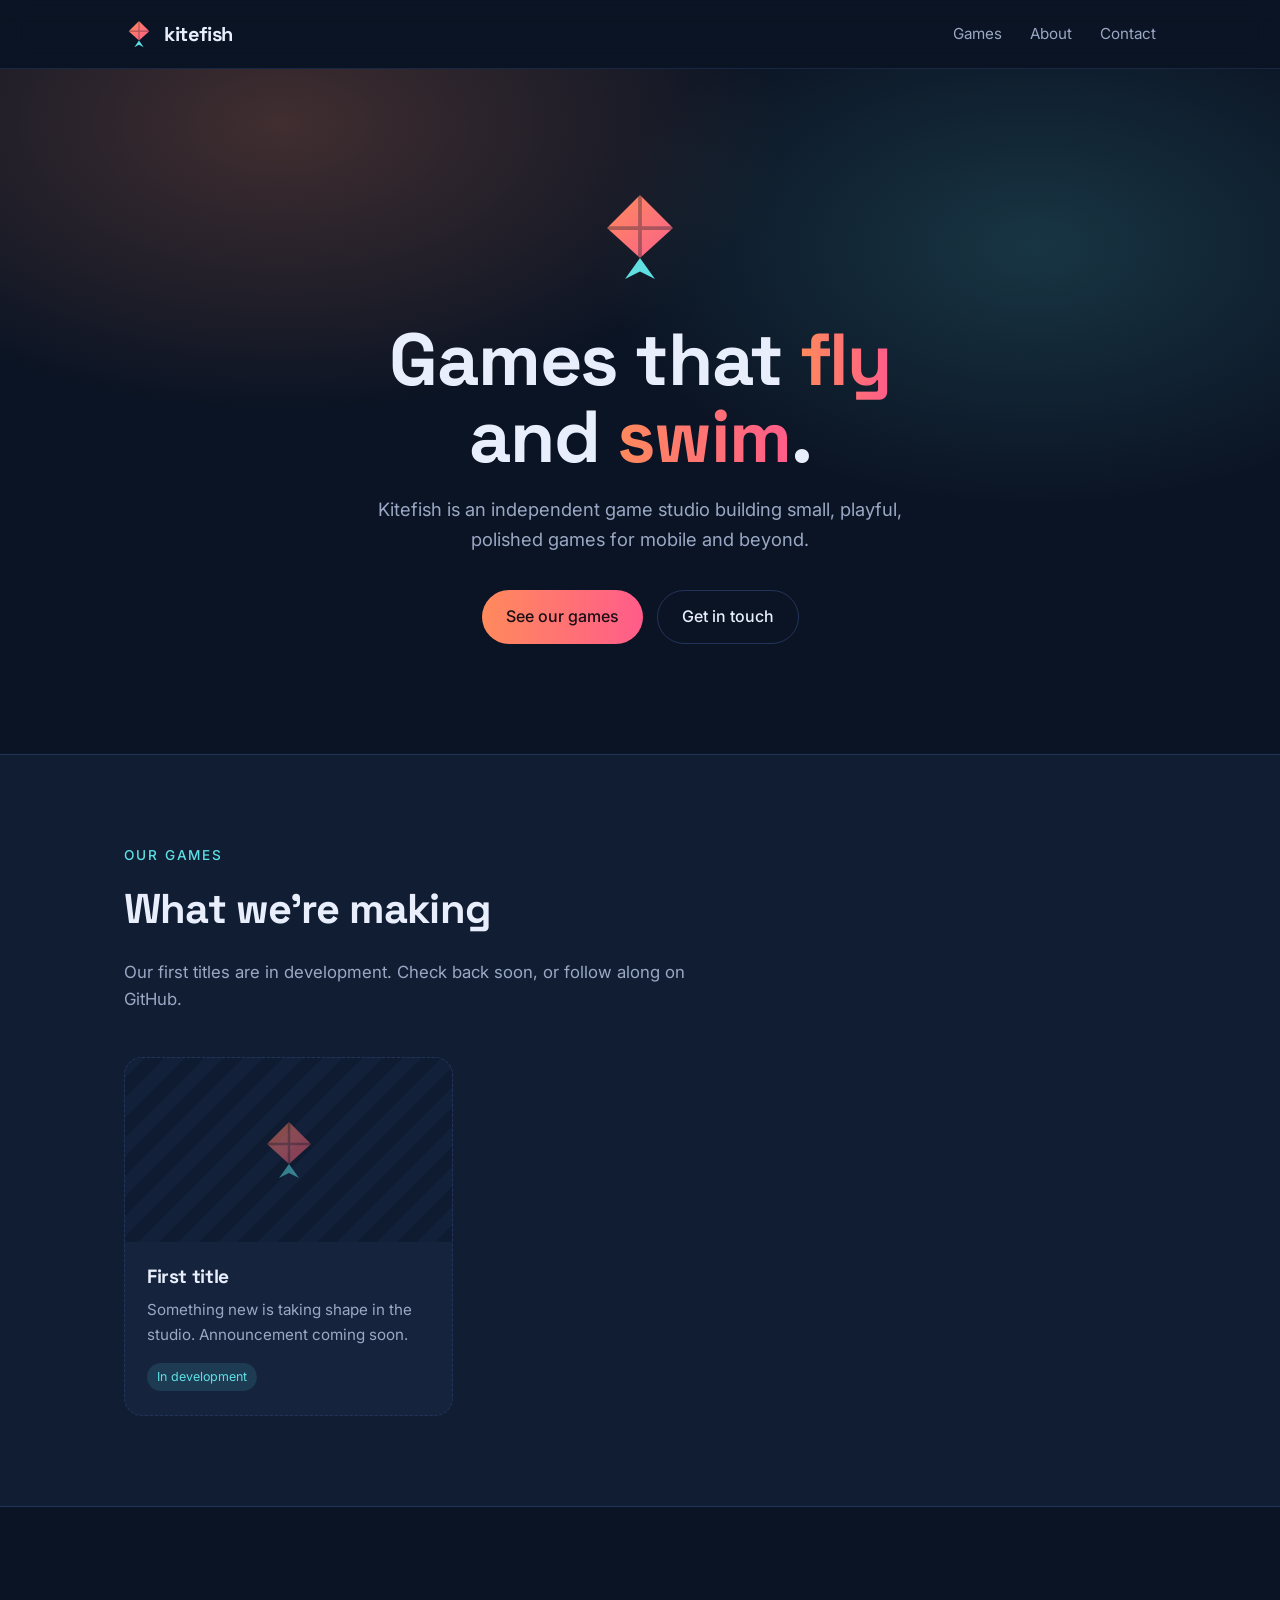
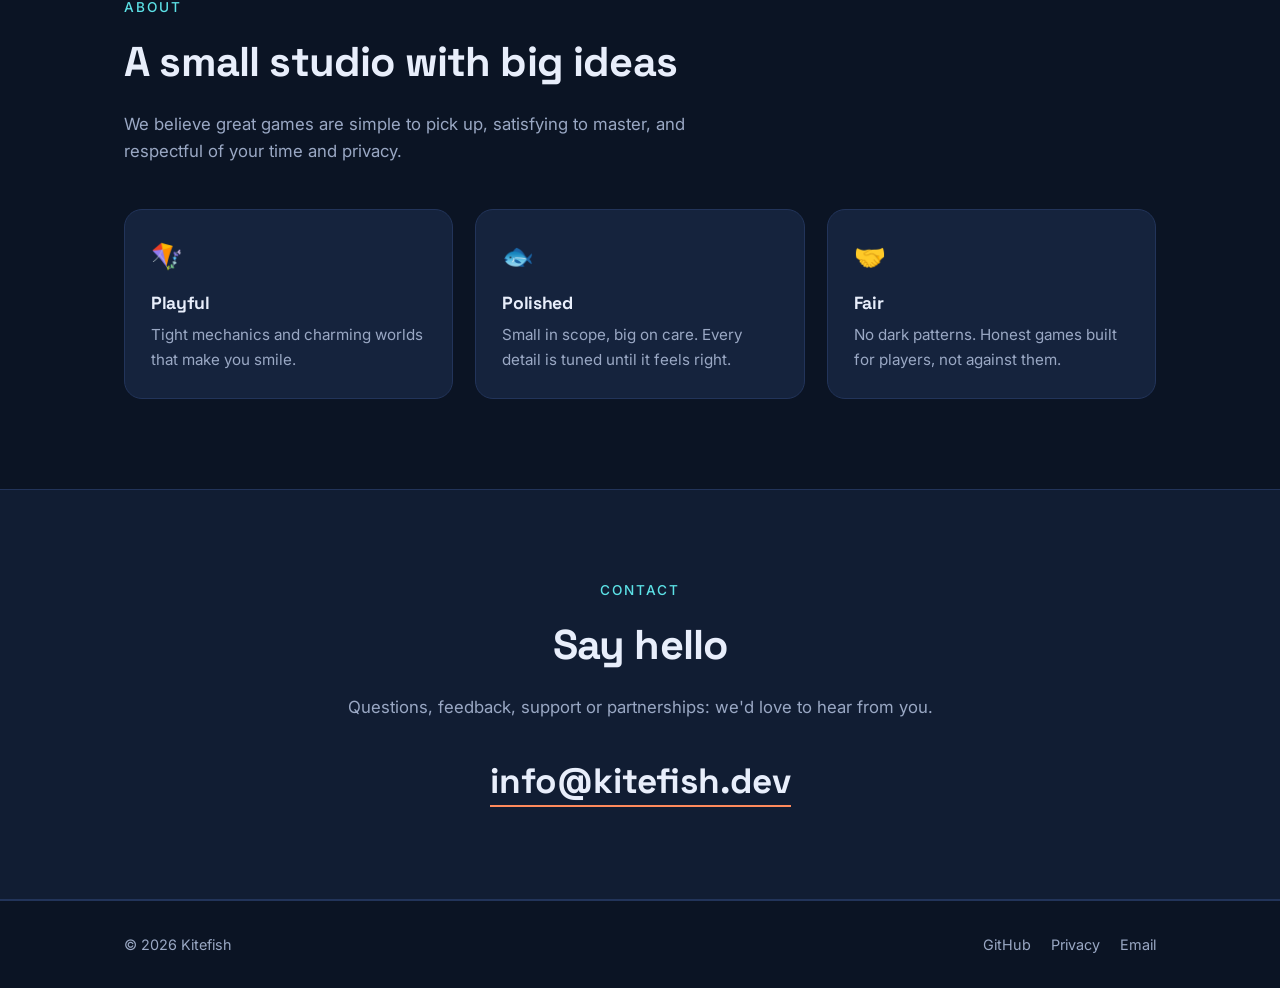
==== index.html @ 0909e7d6 "Initial Kitefish website Co-Authored-By: Claude Opus 5.5 <noreply@anthropic.com>" ====
<!doctype html>
<html lang="en">
<head>
  <meta charset="utf-8">
  <meta name="viewport" content="width=device-width, initial-scale=1">
  <title>Kitefish — Independent Game Studio</title>
  <meta name="description" content="Kitefish is an independent game development studio crafting playful mobile and PC games.">
  <meta property="og:title" content="Kitefish — Independent Game Studio">
  <meta property="og:description" content="Independent game development studio crafting playful mobile and PC games.">
  <meta property="og:type" content="website">
  <meta name="theme-color" content="#0b1424">
  <link rel="icon" href="favicon.svg" type="image/svg+xml">
  <link rel="preconnect" href="https://fonts.googleapis.com">
  <link rel="preconnect" href="https://fonts.gstatic.com" crossorigin>
  <link href="https://fonts.googleapis.com/css2?family=Space+Grotesk:wght@500;700&family=Inter:wght@400;500&display=swap" rel="stylesheet">
  <style>
    :root {
      --bg: #0b1424;
      --bg-2: #111d33;
      --card: #15233d;
      --line: #22345a;
      --text: #e8eefb;
      --muted: #9aa8c4;
      --coral: #ff8a5c;
      --pink: #ff5c8a;
      --aqua: #5ce1e6;
      --radius: 18px;
      --max: 1080px;
    }
    * { box-sizing: border-box; margin: 0; padding: 0; }
    html { scroll-behavior: smooth; }
    body {
      font-family: Inter, system-ui, -apple-system, Segoe UI, Roboto, sans-serif;
      background: var(--bg);
      color: var(--text);
      line-height: 1.6;
      -webkit-font-smoothing: antialiased;
    }
    a { color: inherit; }
    h1, h2, h3, .brand { font-family: "Space Grotesk", Inter, sans-serif; letter-spacing: -0.02em; }
    .wrap { max-width: var(--max); margin: 0 auto; padding: 0 24px; }

    /* Nav */
    header {
      position: sticky; top: 0; z-index: 10;
      background: rgba(11, 20, 36, 0.75);
      backdrop-filter: blur(12px);
      border-bottom: 1px solid rgba(34, 52, 90, 0.6);
    }
    nav { display: flex; align-items: center; justify-content: space-between; height: 68px; }
    .brand { display: flex; align-items: center; gap: 10px; font-weight: 700; font-size: 1.25rem; text-decoration: none; }
    .brand img { width: 30px; height: 30px; }
    nav ul { display: flex; gap: 28px; list-style: none; }
    nav ul a { text-decoration: none; color: var(--muted); font-size: 0.95rem; transition: color .2s; }
    nav ul a:hover { color: var(--text); }

    /* Hero */
    .hero { position: relative; overflow: hidden; padding: 120px 0 110px; text-align: center; }
    .hero::before {
      content: ""; position: absolute; inset: -40% -20% auto; height: 120%;
      background:
        radial-gradient(40% 50% at 30% 40%, rgba(255, 138, 92, 0.22), transparent 70%),
        radial-gradient(35% 45% at 72% 55%, rgba(92, 225, 230, 0.16), transparent 70%);
      pointer-events: none;
    }
    .hero .logo { width: 96px; height: 96px; margin-bottom: 28px; animation: float 6s ease-in-out infinite; }
    @keyframes float { 0%, 100% { transform: translateY(0) rotate(-4deg); } 50% { transform: translateY(-12px) rotate(4deg); } }
    .hero h1 { font-size: clamp(2.6rem, 7vw, 4.6rem); line-height: 1.05; margin-bottom: 20px; position: relative; }
    .grad { background: linear-gradient(90deg, var(--coral), var(--pink)); -webkit-background-clip: text; background-clip: text; color: transparent; }
    .hero p { color: var(--muted); font-size: 1.15rem; max-width: 560px; margin: 0 auto 36px; position: relative; }
    .btns { display: flex; gap: 14px; justify-content: center; flex-wrap: wrap; position: relative; }
    .btn {
      display: inline-flex; align-items: center; gap: 8px;
      padding: 13px 24px; border-radius: 999px; font-weight: 500; text-decoration: none;
      transition: transform .2s, box-shadow .2s, background .2s;
    }
    .btn-primary { background: linear-gradient(90deg, var(--coral), var(--pink)); color: #1a0d14; }
    .btn-primary:hover { transform: translateY(-2px); box-shadow: 0 10px 30px rgba(255, 92, 138, 0.3); }
    .btn-ghost { border: 1px solid var(--line); color: var(--text); }
    .btn-ghost:hover { background: var(--bg-2); }

    /* Sections */
    section { padding: 90px 0; }
    .eyebrow { color: var(--aqua); font-size: 0.85rem; font-weight: 500; text-transform: uppercase; letter-spacing: 0.14em; margin-bottom: 10px; }
    h2 { font-size: clamp(1.9rem, 4vw, 2.6rem); margin-bottom: 16px; }
    .lead { color: var(--muted); max-width: 620px; font-size: 1.05rem; }
    .alt { background: var(--bg-2); border-top: 1px solid var(--line); border-bottom: 1px solid var(--line); }

    /* Games */
    .games { display: grid; grid-template-columns: repeat(auto-fill, minmax(280px, 1fr)); gap: 22px; margin-top: 44px; }
    .game {
      background: var(--card); border: 1px solid var(--line); border-radius: var(--radius);
      overflow: hidden; transition: transform .25s, border-color .25s;
    }
    .game:hover { transform: translateY(-4px); border-color: #34508a; }
    .game .art { aspect-ratio: 16 / 9; background: #0e1a2e center / cover no-repeat; display: grid; place-items: center; }
    .game .body { padding: 20px 22px 24px; }
    .game h3 { font-size: 1.2rem; margin-bottom: 6px; }
    .game p { color: var(--muted); font-size: 0.95rem; margin-bottom: 16px; }
    .tag { display: inline-block; font-size: 0.78rem; padding: 4px 10px; border-radius: 999px; background: rgba(92, 225, 230, 0.12); color: var(--aqua); }
    .game.soon { border-style: dashed; }
    .game.soon .art { background: repeating-linear-gradient(135deg, #12203a 0 14px, #0f1b31 14px 28px); }
    .game.soon .art img { width: 64px; opacity: .5; }

    /* About */
    .pillars { display: grid; grid-template-columns: repeat(auto-fit, minmax(220px, 1fr)); gap: 22px; margin-top: 44px; }
    .pillar { padding: 26px; border-radius: var(--radius); background: var(--card); border: 1px solid var(--line); }
    .pillar .icon { font-size: 1.6rem; margin-bottom: 12px; }
    .pillar h3 { font-size: 1.1rem; margin-bottom: 6px; }
    .pillar p { color: var(--muted); font-size: 0.95rem; }

    /* Contact */
    .contact { text-align: center; }
    .contact .lead { margin: 0 auto 32px; }
    .email { font-family: "Space Grotesk", sans-serif; font-size: clamp(1.4rem, 4vw, 2.2rem); font-weight: 700; text-decoration: none; border-bottom: 2px solid var(--coral); padding-bottom: 2px; }
    .email:hover { color: var(--coral); }

    footer { border-top: 1px solid var(--line); padding: 32px 0; color: var(--muted); font-size: 0.9rem; }
    footer .wrap { display: flex; justify-content: space-between; align-items: center; flex-wrap: wrap; gap: 14px; }
    footer .links { display: flex; gap: 20px; }
    footer a { text-decoration: none; }
    footer a:hover { color: var(--text); }

    @media (max-width: 640px) {
      .wrap { padding: 0 16px; }
      nav ul { gap: 18px; }
      nav ul li.hide-sm { display: none; }
      .hero { padding: 80px 0 70px; }
      section { padding: 64px 0; }
    }
    @media (prefers-reduced-motion: reduce) {
      * { animation: none !important; transition: none !important; }
      html { scroll-behavior: auto; }
    }
  </style>
</head>
<body>
  <header>
    <nav class="wrap">
      <a class="brand" href="#top"><img src="favicon.svg" alt="">kitefish</a>
      <ul>
        <li><a href="#games">Games</a></li>
        <li class="hide-sm"><a href="#about">About</a></li>
        <li><a href="#contact">Contact</a></li>
      </ul>
    </nav>
  </header>

  <main id="top">
    <section class="hero">
      <div class="wrap">
        <img class="logo" src="favicon.svg" alt="Kitefish logo">
        <h1>Games that <span class="grad">fly</span><br>and <span class="grad">swim</span>.</h1>
        <p>Kitefish is an independent game studio building small, playful, polished games for mobile and beyond.</p>
        <div class="btns">
          <a class="btn btn-primary" href="#games">See our games</a>
          <a class="btn btn-ghost" href="mailto:info@kitefish.dev">Get in touch</a>
        </div>
      </div>
    </section>

    <section id="games" class="alt">
      <div class="wrap">
        <div class="eyebrow">Our games</div>
        <h2>What we're making</h2>
        <p class="lead">Our first titles are in development. Check back soon, or follow along on GitHub.</p>

        <div class="games">
          <!--
            To add a game, copy this block and fill it in:

            <article class="game">
              <div class="art" style="background-image:url('images/my-game.png')"></div>
              <div class="body">
                <h3>My Game</h3>
                <p>One or two sentences about the game.</p>
                <a class="btn btn-primary" href="https://play.google.com/store/apps/details?id=dev.kitefish.mygame">Get it on Google Play</a>
              </div>
            </article>
          -->
          <article class="game soon">
            <div class="art"><img src="favicon.svg" alt=""></div>
            <div class="body">
              <h3>First title</h3>
              <p>Something new is taking shape in the studio. Announcement coming soon.</p>
              <span class="tag">In development</span>
            </div>
          </article>
        </div>
      </div>
    </section>

    <section id="about">
      <div class="wrap">
        <div class="eyebrow">About</div>
        <h2>A small studio with big ideas</h2>
        <p class="lead">We believe great games are simple to pick up, satisfying to master, and respectful of your time and privacy.</p>

        <div class="pillars">
          <div class="pillar">
            <div class="icon">🪁</div>
            <h3>Playful</h3>
            <p>Tight mechanics and charming worlds that make you smile.</p>
          </div>
          <div class="pillar">
            <div class="icon">🐟</div>
            <h3>Polished</h3>
            <p>Small in scope, big on care. Every detail is tuned until it feels right.</p>
          </div>
          <div class="pillar">
            <div class="icon">🤝</div>
            <h3>Fair</h3>
            <p>No dark patterns. Honest games built for players, not against them.</p>
          </div>
        </div>
      </div>
    </section>

    <section id="contact" class="alt contact">
      <div class="wrap">
        <div class="eyebrow">Contact</div>
        <h2>Say hello</h2>
        <p class="lead">Questions, feedback, support or partnerships: we'd love to hear from you.</p>
        <a class="email" href="mailto:info@kitefish.dev">info@kitefish.dev</a>
      </div>
    </section>
  </main>

  <footer>
    <div class="wrap">
      <span>&copy; <span id="year">2026</span> Kitefish</span>
      <div class="links">
        <a href="https://github.com/kitefish-dev">GitHub</a>
        <a href="privacy.html">Privacy</a>
        <a href="mailto:info@kitefish.dev">Email</a>
      </div>
    </div>
  </footer>

  <script>document.getElementById('year').textContent = new Date().getFullYear();</script>
</body>
</html>
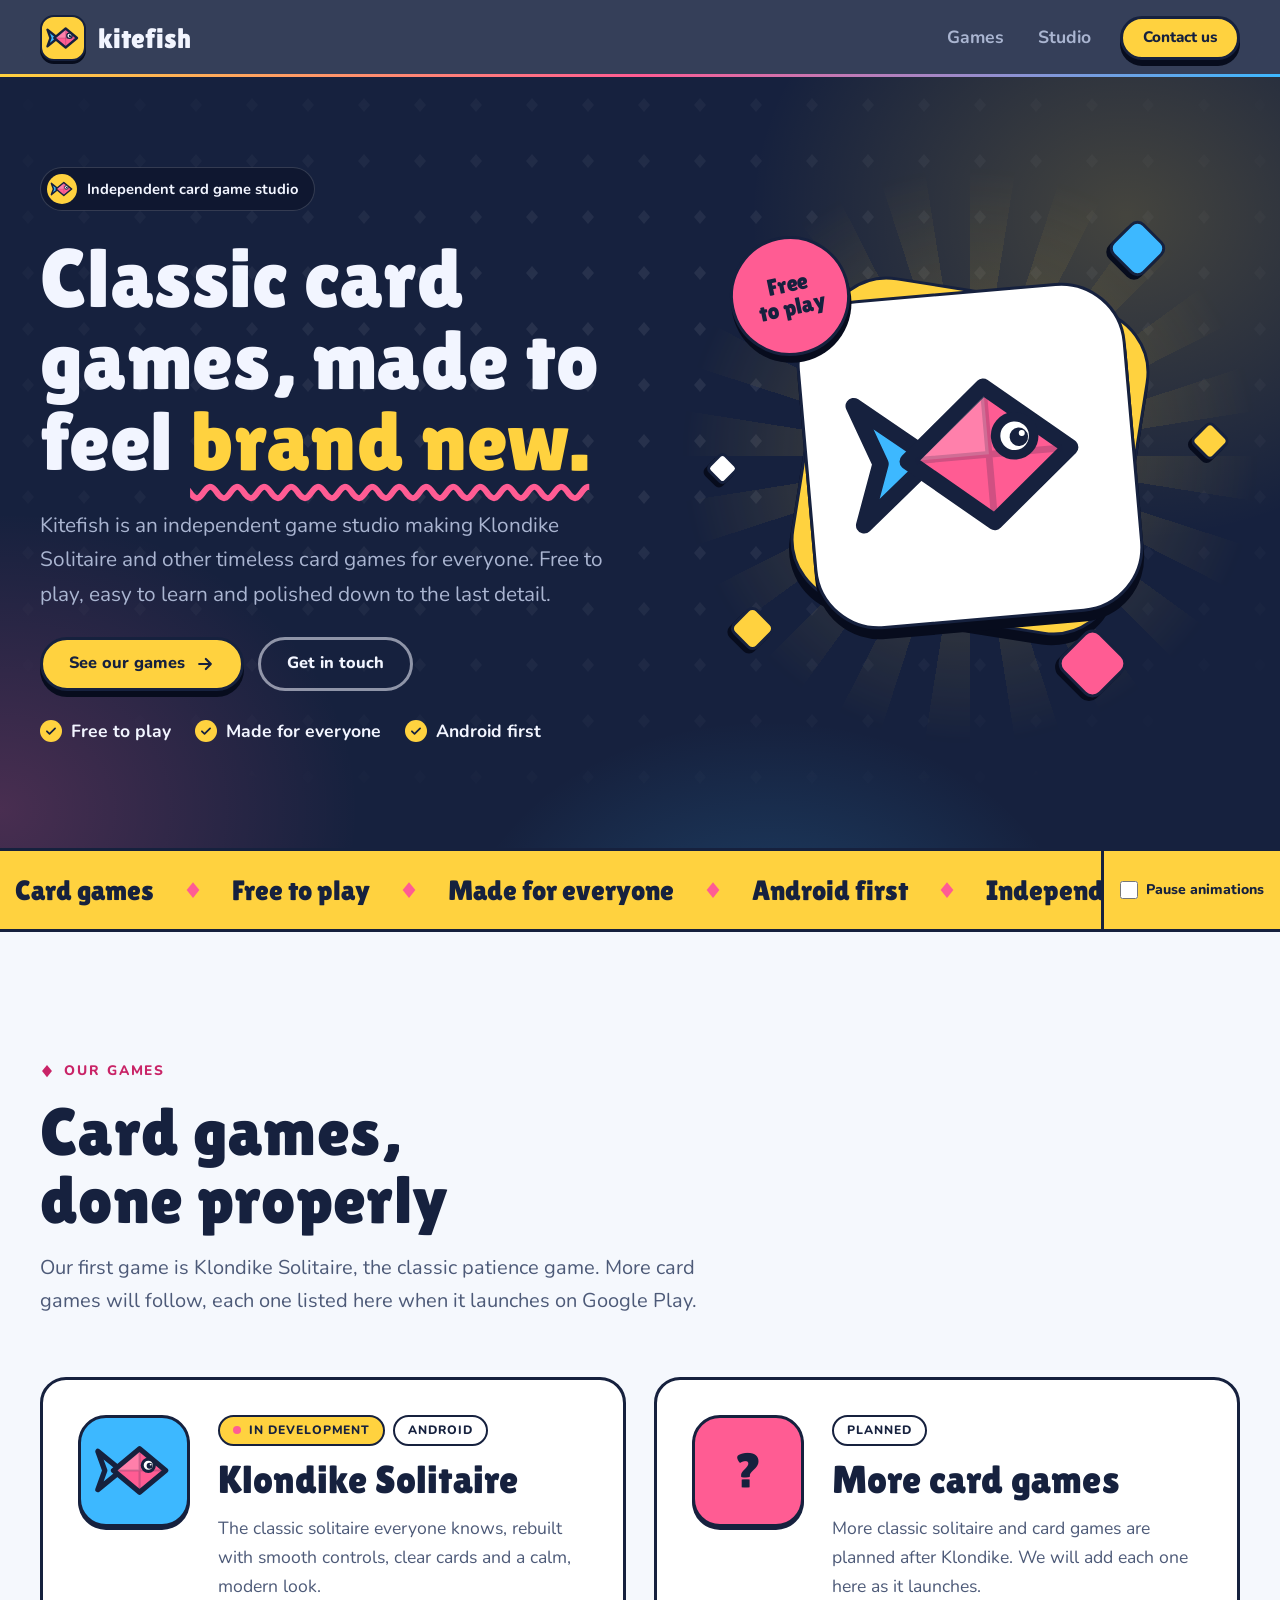
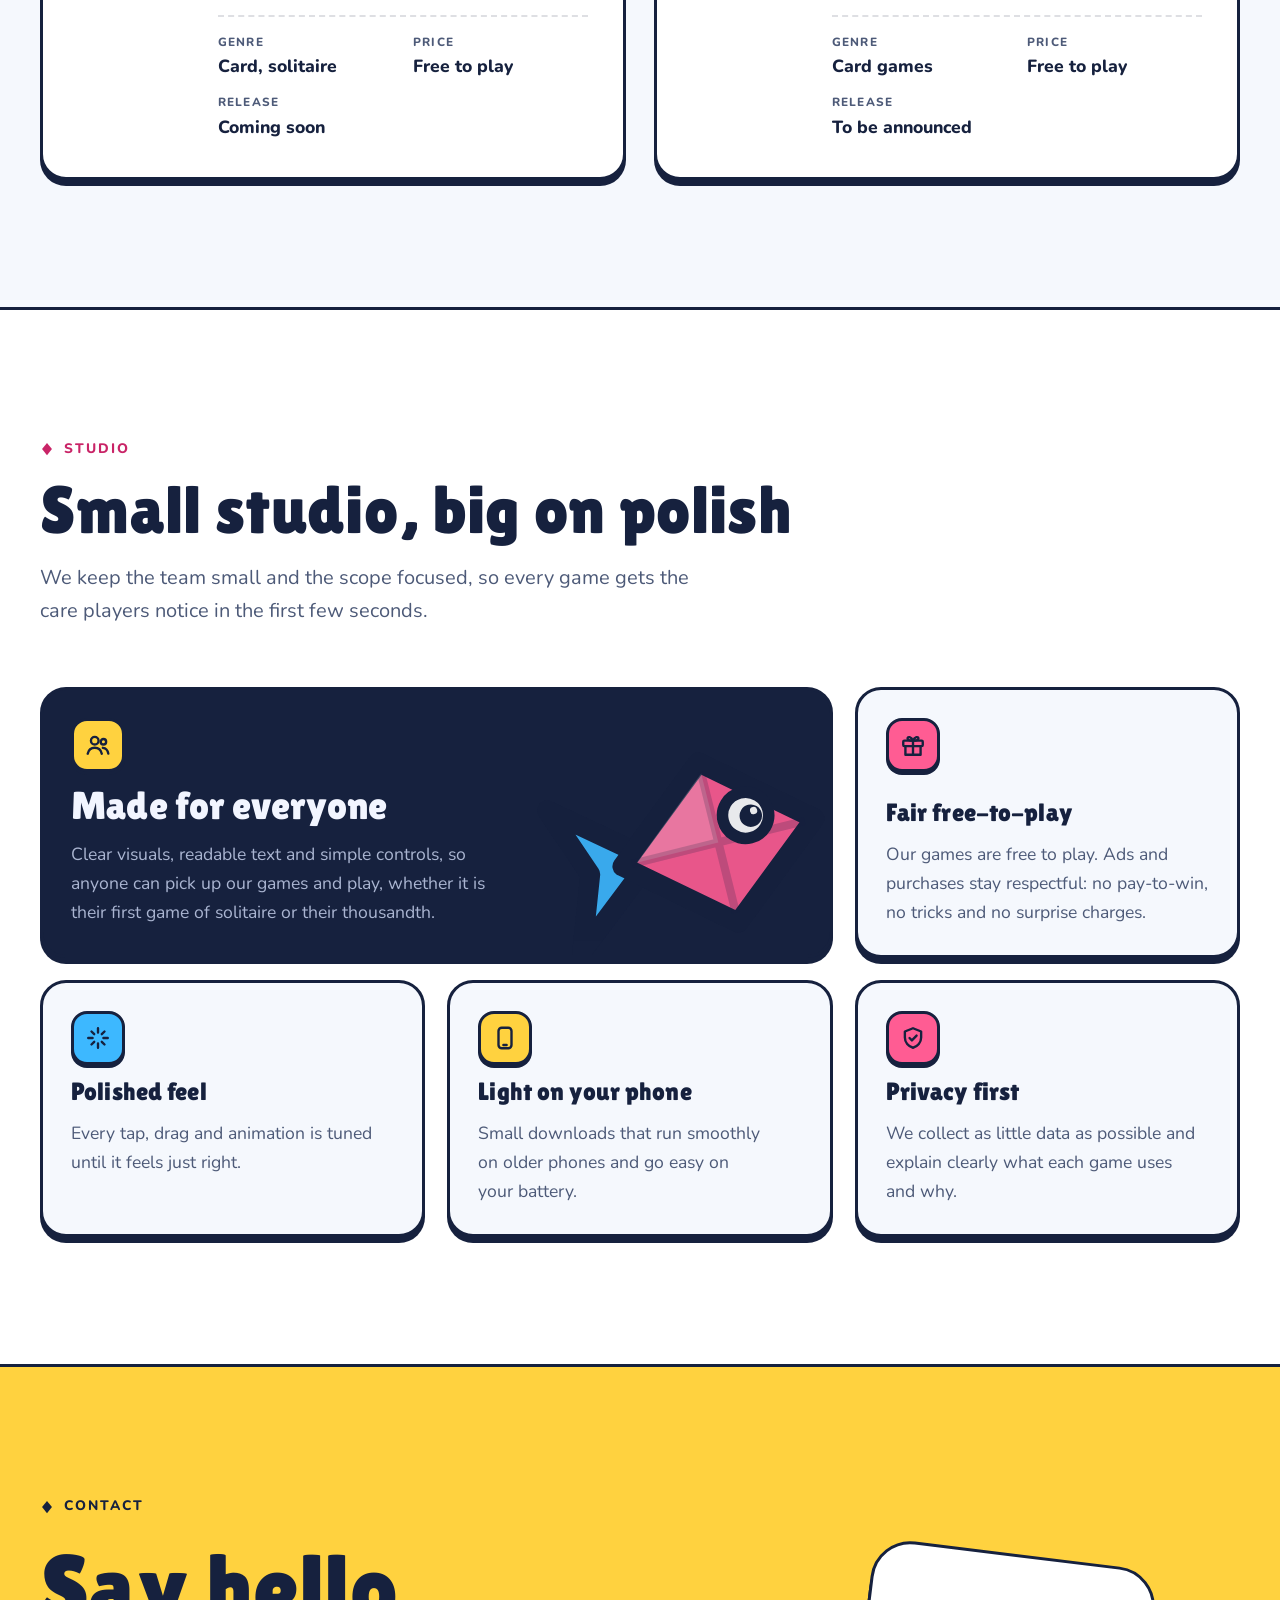
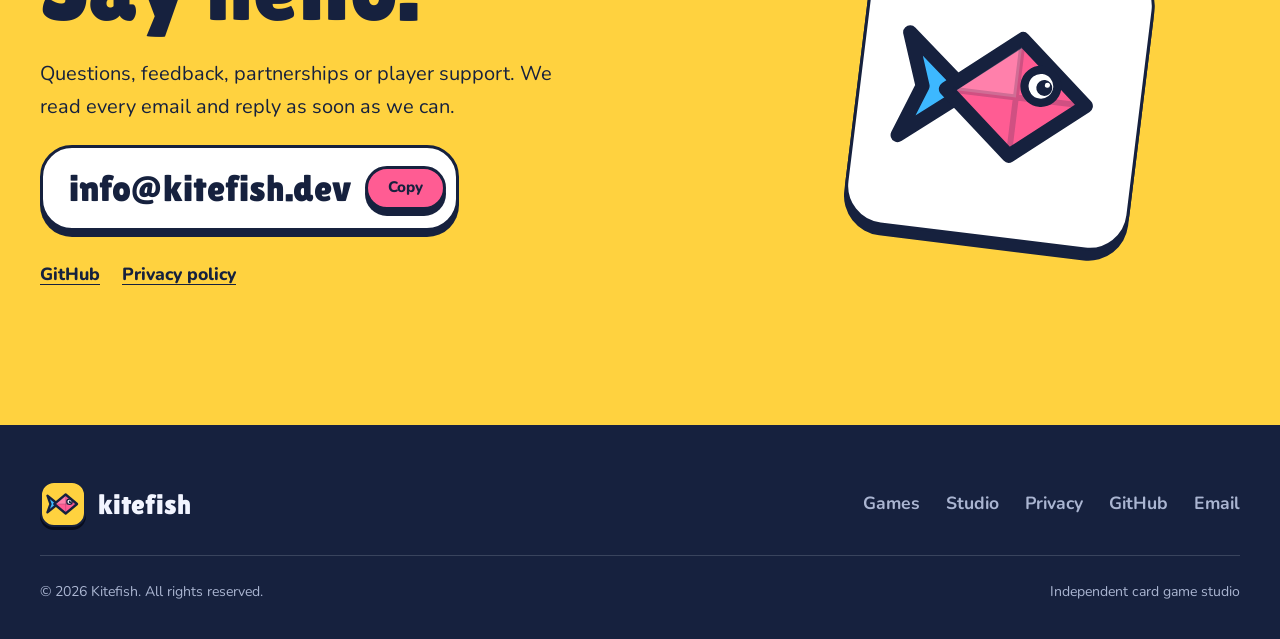
==== commit a63d4c73: "Rebuild site with Sticker Pop brand and new logo New diamond-fish mark, sticker-style design system," ====
--- a/index.html
+++ b/index.html
@@ -2,241 +2,253 @@
 <html lang="en">
 <head>
   <meta charset="utf-8">
-  <meta name="viewport" content="width=device-width, initial-scale=1">
-  <title>Kitefish — Independent Game Studio</title>
-  <meta name="description" content="Kitefish is an independent game development studio crafting playful mobile and PC games.">
-  <meta property="og:title" content="Kitefish — Independent Game Studio">
-  <meta property="og:description" content="Independent game development studio crafting playful mobile and PC games.">
+  <meta name="viewport" content="width=device-width, initial-scale=1, viewport-fit=cover">
+  <title>Kitefish | Independent Card Game Studio</title>
+  <meta name="description" content="Kitefish is an independent game studio making Klondike Solitaire and other classic card games for everyone. Free to play on Android.">
+  <meta name="theme-color" content="#16213e">
   <meta property="og:type" content="website">
-  <meta name="theme-color" content="#0b1424">
+  <meta property="og:site_name" content="Kitefish">
+  <meta property="og:title" content="Kitefish | Independent Card Game Studio">
+  <meta property="og:description" content="Classic card games, made to feel brand new. Free to play on Android.">
+  <meta property="og:url" content="https://kitefish-dev.github.io/">
+  <meta property="og:image" content="https://kitefish-dev.github.io/images/og.png">
+  <meta property="og:image:width" content="1200">
+  <meta property="og:image:height" content="630">
+  <meta property="og:image:alt" content="Kitefish logo: a pink diamond-shaped fish with a sky-blue tail on a yellow background">
+  <meta name="twitter:card" content="summary_large_image">
+  <meta name="twitter:image:alt" content="Kitefish logo: a pink diamond-shaped fish with a sky-blue tail on a yellow background">
   <link rel="icon" href="favicon.svg" type="image/svg+xml">
+  <link rel="apple-touch-icon" href="images/logo.png">
   <link rel="preconnect" href="https://fonts.googleapis.com">
   <link rel="preconnect" href="https://fonts.gstatic.com" crossorigin>
-  <link href="https://fonts.googleapis.com/css2?family=Space+Grotesk:wght@500;700&family=Inter:wght@400;500&display=swap" rel="stylesheet">
-  <style>
-    :root {
-      --bg: #0b1424;
-      --bg-2: #111d33;
-      --card: #15233d;
-      --line: #22345a;
-      --text: #e8eefb;
-      --muted: #9aa8c4;
-      --coral: #ff8a5c;
-      --pink: #ff5c8a;
-      --aqua: #5ce1e6;
-      --radius: 18px;
-      --max: 1080px;
-    }
-    * { box-sizing: border-box; margin: 0; padding: 0; }
-    html { scroll-behavior: smooth; }
-    body {
-      font-family: Inter, system-ui, -apple-system, Segoe UI, Roboto, sans-serif;
-      background: var(--bg);
-      color: var(--text);
-      line-height: 1.6;
-      -webkit-font-smoothing: antialiased;
-    }
-    a { color: inherit; }
-    h1, h2, h3, .brand { font-family: "Space Grotesk", Inter, sans-serif; letter-spacing: -0.02em; }
-    .wrap { max-width: var(--max); margin: 0 auto; padding: 0 24px; }
-
-    /* Nav */
-    header {
-      position: sticky; top: 0; z-index: 10;
-      background: rgba(11, 20, 36, 0.75);
-      backdrop-filter: blur(12px);
-      border-bottom: 1px solid rgba(34, 52, 90, 0.6);
-    }
-    nav { display: flex; align-items: center; justify-content: space-between; height: 68px; }
-    .brand { display: flex; align-items: center; gap: 10px; font-weight: 700; font-size: 1.25rem; text-decoration: none; }
-    .brand img { width: 30px; height: 30px; }
-    nav ul { display: flex; gap: 28px; list-style: none; }
-    nav ul a { text-decoration: none; color: var(--muted); font-size: 0.95rem; transition: color .2s; }
-    nav ul a:hover { color: var(--text); }
-
-    /* Hero */
-    .hero { position: relative; overflow: hidden; padding: 120px 0 110px; text-align: center; }
-    .hero::before {
-      content: ""; position: absolute; inset: -40% -20% auto; height: 120%;
-      background:
-        radial-gradient(40% 50% at 30% 40%, rgba(255, 138, 92, 0.22), transparent 70%),
-        radial-gradient(35% 45% at 72% 55%, rgba(92, 225, 230, 0.16), transparent 70%);
-      pointer-events: none;
-    }
-    .hero .logo { width: 96px; height: 96px; margin-bottom: 28px; animation: float 6s ease-in-out infinite; }
-    @keyframes float { 0%, 100% { transform: translateY(0) rotate(-4deg); } 50% { transform: translateY(-12px) rotate(4deg); } }
-    .hero h1 { font-size: clamp(2.6rem, 7vw, 4.6rem); line-height: 1.05; margin-bottom: 20px; position: relative; }
-    .grad { background: linear-gradient(90deg, var(--coral), var(--pink)); -webkit-background-clip: text; background-clip: text; color: transparent; }
-    .hero p { color: var(--muted); font-size: 1.15rem; max-width: 560px; margin: 0 auto 36px; position: relative; }
-    .btns { display: flex; gap: 14px; justify-content: center; flex-wrap: wrap; position: relative; }
-    .btn {
-      display: inline-flex; align-items: center; gap: 8px;
-      padding: 13px 24px; border-radius: 999px; font-weight: 500; text-decoration: none;
-      transition: transform .2s, box-shadow .2s, background .2s;
-    }
-    .btn-primary { background: linear-gradient(90deg, var(--coral), var(--pink)); color: #1a0d14; }
-    .btn-primary:hover { transform: translateY(-2px); box-shadow: 0 10px 30px rgba(255, 92, 138, 0.3); }
-    .btn-ghost { border: 1px solid var(--line); color: var(--text); }
-    .btn-ghost:hover { background: var(--bg-2); }
-
-    /* Sections */
-    section { padding: 90px 0; }
-    .eyebrow { color: var(--aqua); font-size: 0.85rem; font-weight: 500; text-transform: uppercase; letter-spacing: 0.14em; margin-bottom: 10px; }
-    h2 { font-size: clamp(1.9rem, 4vw, 2.6rem); margin-bottom: 16px; }
-    .lead { color: var(--muted); max-width: 620px; font-size: 1.05rem; }
-    .alt { background: var(--bg-2); border-top: 1px solid var(--line); border-bottom: 1px solid var(--line); }
-
-    /* Games */
-    .games { display: grid; grid-template-columns: repeat(auto-fill, minmax(280px, 1fr)); gap: 22px; margin-top: 44px; }
-    .game {
-      background: var(--card); border: 1px solid var(--line); border-radius: var(--radius);
-      overflow: hidden; transition: transform .25s, border-color .25s;
-    }
-    .game:hover { transform: translateY(-4px); border-color: #34508a; }
-    .game .art { aspect-ratio: 16 / 9; background: #0e1a2e center / cover no-repeat; display: grid; place-items: center; }
-    .game .body { padding: 20px 22px 24px; }
-    .game h3 { font-size: 1.2rem; margin-bottom: 6px; }
-    .game p { color: var(--muted); font-size: 0.95rem; margin-bottom: 16px; }
-    .tag { display: inline-block; font-size: 0.78rem; padding: 4px 10px; border-radius: 999px; background: rgba(92, 225, 230, 0.12); color: var(--aqua); }
-    .game.soon { border-style: dashed; }
-    .game.soon .art { background: repeating-linear-gradient(135deg, #12203a 0 14px, #0f1b31 14px 28px); }
-    .game.soon .art img { width: 64px; opacity: .5; }
-
-    /* About */
-    .pillars { display: grid; grid-template-columns: repeat(auto-fit, minmax(220px, 1fr)); gap: 22px; margin-top: 44px; }
-    .pillar { padding: 26px; border-radius: var(--radius); background: var(--card); border: 1px solid var(--line); }
-    .pillar .icon { font-size: 1.6rem; margin-bottom: 12px; }
-    .pillar h3 { font-size: 1.1rem; margin-bottom: 6px; }
-    .pillar p { color: var(--muted); font-size: 0.95rem; }
-
-    /* Contact */
-    .contact { text-align: center; }
-    .contact .lead { margin: 0 auto 32px; }
-    .email { font-family: "Space Grotesk", sans-serif; font-size: clamp(1.4rem, 4vw, 2.2rem); font-weight: 700; text-decoration: none; border-bottom: 2px solid var(--coral); padding-bottom: 2px; }
-    .email:hover { color: var(--coral); }
-
-    footer { border-top: 1px solid var(--line); padding: 32px 0; color: var(--muted); font-size: 0.9rem; }
-    footer .wrap { display: flex; justify-content: space-between; align-items: center; flex-wrap: wrap; gap: 14px; }
-    footer .links { display: flex; gap: 20px; }
-    footer a { text-decoration: none; }
-    footer a:hover { color: var(--text); }
-
-    @media (max-width: 640px) {
-      .wrap { padding: 0 16px; }
-      nav ul { gap: 18px; }
-      nav ul li.hide-sm { display: none; }
-      .hero { padding: 80px 0 70px; }
-      section { padding: 64px 0; }
-    }
-    @media (prefers-reduced-motion: reduce) {
-      * { animation: none !important; transition: none !important; }
-      html { scroll-behavior: auto; }
-    }
-  </style>
+  <link rel="stylesheet" href="https://fonts.googleapis.com/css2?family=Lilita+One&family=Nunito:wght@400;600;700;800&display=swap">
+  <link rel="stylesheet" href="styles.css">
+  <script src="site.js" defer></script>
+  <script type="application/ld+json">
+  {
+    "@context": "https://schema.org",
+    "@type": "Organization",
+    "name": "Kitefish",
+    "url": "https://kitefish-dev.github.io/",
+    "logo": "https://kitefish-dev.github.io/images/logo.png",
+    "email": "info@kitefish.dev",
+    "sameAs": ["https://github.com/kitefish-dev"]
+  }
+  </script>
 </head>
 <body>
-  <header>
-    <nav class="wrap">
-      <a class="brand" href="#top"><img src="favicon.svg" alt="">kitefish</a>
-      <ul>
-        <li><a href="#games">Games</a></li>
-        <li class="hide-sm"><a href="#about">About</a></li>
-        <li><a href="#contact">Contact</a></li>
-      </ul>
-    </nav>
+  <a class="skip" href="#main">Skip to content</a>
+
+  <svg width="0" height="0" style="position:absolute" aria-hidden="true">
+    <symbol id="i-arrow" viewBox="0 0 24 24"><path d="M5 12h14M13 6l6 6-6 6" fill="none" stroke="currentColor" stroke-width="2.6" stroke-linecap="round" stroke-linejoin="round"/></symbol>
+    <symbol id="i-check" viewBox="0 0 24 24"><path d="m5 12.5 4.5 4.5L19 7.5" fill="none" stroke="currentColor" stroke-width="3" stroke-linecap="round" stroke-linejoin="round"/></symbol>
+  </svg>
+
+  <header class="site-header">
+    <div class="wrap bar">
+      <a class="brand" href="./" aria-label="Kitefish home">
+        <span class="brand-mark"><img src="favicon.svg" alt="" width="38" height="38"></span>
+        kitefish
+      </a>
+      <nav class="nav" aria-label="Main">
+        <a href="#games">Games</a>
+        <a href="#studio">Studio</a>
+        <a class="btn btn-sun btn-sm" href="#contact">Contact us</a>
+      </nav>
+      <button class="menu-btn" type="button" popovertarget="menu" aria-label="Open menu">
+        <svg viewBox="0 0 24 24" aria-hidden="true"><path d="M4 7h16M4 12h16M4 17h16" fill="none" stroke="currentColor" stroke-width="2.4" stroke-linecap="round"/></svg>
+      </button>
+    </div>
+    <span class="progress" aria-hidden="true"></span>
   </header>
 
-  <main id="top">
+  <nav id="menu" class="menu" popover aria-label="Menu">
+    <a href="#games">Games <svg aria-hidden="true"><use href="#i-arrow"/></svg></a>
+    <a href="#studio">Studio <svg aria-hidden="true"><use href="#i-arrow"/></svg></a>
+    <a href="#contact">Contact us <svg aria-hidden="true"><use href="#i-arrow"/></svg></a>
+  </nav>
+
+  <main id="main">
     <section class="hero">
+      <div class="hero-bg" aria-hidden="true"></div>
+      <div class="wrap hero-grid">
+        <div class="hero-copy">
+          <span class="hero-pill rise" style="--i:0"><img src="favicon.svg" alt="">Independent card game studio</span>
+          <h1 class="rise" style="--i:1">Classic card games, made to feel <span class="hl">brand&nbsp;new.</span></h1>
+          <p class="lede rise" style="--i:2">Kitefish is an independent game studio making Klondike Solitaire and other timeless card games for everyone. Free to play, easy to learn and polished down to the last detail.</p>
+          <div class="actions rise" style="--i:3">
+            <a class="btn btn-sun" href="#games">See our games <svg aria-hidden="true"><use href="#i-arrow"/></svg></a>
+            <a class="btn btn-line" href="#contact">Get in touch</a>
+          </div>
+          <ul class="checks rise" style="--i:4">
+            <li><svg aria-hidden="true"><use href="#i-check"/></svg>Free to play</li>
+            <li><svg aria-hidden="true"><use href="#i-check"/></svg>Made for everyone</li>
+            <li><svg aria-hidden="true"><use href="#i-check"/></svg>Android first</li>
+          </ul>
+        </div>
+
+        <div class="hero-art" aria-hidden="true">
+          <div class="burst"></div>
+          <div class="sticker-back"></div>
+          <div class="sticker"><img src="favicon.svg" alt=""></div>
+          <span class="confetti" style="--s:9cqi; --c:var(--sky); top:4%; right:12%; --d:5s"></span>
+          <span class="confetti" style="--s:6cqi; --c:var(--sun); top:44%; right:-1%; --d:7s"></span>
+          <span class="confetti" style="--s:11cqi; --c:var(--pink); bottom:3%; right:20%; --d:6s"></span>
+          <span class="confetti" style="--s:7cqi; --c:var(--sun); bottom:12%; left:3%; --d:8s"></span>
+          <span class="confetti" style="--s:5cqi; --c:var(--white); top:50%; left:-2%; --d:5.5s"></span>
+          <span class="badge-free">Free<br>to play</span>
+        </div>
+      </div>
+    </section>
+
+    <div class="ticker">
+      <div class="track" aria-hidden="true">
+        <ul><li>Card games</li><li>Free to play</li><li>Made for everyone</li><li>Android first</li><li>Independent studio</li><li>Polished to the last detail</li></ul>
+        <ul><li>Card games</li><li>Free to play</li><li>Made for everyone</li><li>Android first</li><li>Independent studio</li><li>Polished to the last detail</li></ul>
+        <ul><li>Card games</li><li>Free to play</li><li>Made for everyone</li><li>Android first</li><li>Independent studio</li><li>Polished to the last detail</li></ul>
+        <ul><li>Card games</li><li>Free to play</li><li>Made for everyone</li><li>Android first</li><li>Independent studio</li><li>Polished to the last detail</li></ul>
+      </div>
+      <label class="motion-toggle"><input type="checkbox" id="pause-motion"> Pause animations</label>
+    </div>
+
+    <section id="games" class="section">
       <div class="wrap">
-        <img class="logo" src="favicon.svg" alt="Kitefish logo">
-        <h1>Games that <span class="grad">fly</span><br>and <span class="grad">swim</span>.</h1>
-        <p>Kitefish is an independent game studio building small, playful, polished games for mobile and beyond.</p>
-        <div class="btns">
-          <a class="btn btn-primary" href="#games">See our games</a>
-          <a class="btn btn-ghost" href="mailto:info@kitefish.dev">Get in touch</a>
-        </div>
-      </div>
-    </section>
-
-    <section id="games" class="alt">
-      <div class="wrap">
-        <div class="eyebrow">Our games</div>
-        <h2>What we're making</h2>
-        <p class="lead">Our first titles are in development. Check back soon, or follow along on GitHub.</p>
+        <header class="section-head reveal">
+          <p class="eyebrow">Our games</p>
+          <h2>Card games, done properly</h2>
+          <p>Our first game is Klondike Solitaire, the classic patience game. More card games will follow, each one listed here when it launches on Google Play.</p>
+        </header>
 
         <div class="games">
           <!--
-            To add a game, copy this block and fill it in:
-
-            <article class="game">
-              <div class="art" style="background-image:url('images/my-game.png')"></div>
-              <div class="body">
-                <h3>My Game</h3>
-                <p>One or two sentences about the game.</p>
-                <a class="btn btn-primary" href="https://play.google.com/store/apps/details?id=dev.kitefish.mygame">Get it on Google Play</a>
+            To add a released game, copy this block, swap in the game's icon and
+            replace the "Coming soon" span with its Google Play link:
+
+            <article class="game reveal">
+              <div class="game-body">
+                <div class="app-icon"><img src="images/games/my-game.png" alt=""></div>
+                <div class="game-info">
+                  <div class="pills"><span class="pill">Out now</span><span class="pill">Android</span></div>
+                  <h3>My Game</h3>
+                  <p>One or two sentences about the game.</p>
+                  <a class="btn btn-sun" href="https://play.google.com/store/apps/details?id=dev.kitefish.mygame">Get it on Google Play</a>
+                </div>
               </div>
             </article>
           -->
-          <article class="game soon">
-            <div class="art"><img src="favicon.svg" alt=""></div>
-            <div class="body">
-              <h3>First title</h3>
-              <p>Something new is taking shape in the studio. Announcement coming soon.</p>
-              <span class="tag">In development</span>
+          <article class="game reveal">
+            <div class="game-body">
+              <div class="app-icon" style="--tint: var(--sky)"><img src="favicon.svg" alt=""></div>
+              <div class="game-info">
+                <div class="pills"><span class="pill live">In development</span><span class="pill">Android</span></div>
+                <h3>Klondike Solitaire</h3>
+                <p>The classic solitaire everyone knows, rebuilt with smooth controls, clear cards and a calm, modern look.</p>
+                <dl class="specs">
+                  <div><dt>Genre</dt><dd>Card, solitaire</dd></div>
+                  <div><dt>Price</dt><dd>Free to play</dd></div>
+                  <div><dt>Release</dt><dd>Coming soon</dd></div>
+                </dl>
+              </div>
             </div>
           </article>
-        </div>
-      </div>
-    </section>
-
-    <section id="about">
+
+          <article class="game reveal">
+            <div class="game-body">
+              <div class="app-icon" style="--tint: var(--pink)" aria-hidden="true">?</div>
+              <div class="game-info">
+                <div class="pills"><span class="pill">Planned</span></div>
+                <h3>More card games</h3>
+                <p>More classic solitaire and card games are planned after Klondike. We will add each one here as it launches.</p>
+                <dl class="specs">
+                  <div><dt>Genre</dt><dd>Card games</dd></div>
+                  <div><dt>Price</dt><dd>Free to play</dd></div>
+                  <div><dt>Release</dt><dd>To be announced</dd></div>
+                </dl>
+              </div>
+            </div>
+          </article>
+        </div>
+      </div>
+    </section>
+
+    <section id="studio" class="section studio">
       <div class="wrap">
-        <div class="eyebrow">About</div>
-        <h2>A small studio with big ideas</h2>
-        <p class="lead">We believe great games are simple to pick up, satisfying to master, and respectful of your time and privacy.</p>
-
-        <div class="pillars">
-          <div class="pillar">
-            <div class="icon">🪁</div>
-            <h3>Playful</h3>
-            <p>Tight mechanics and charming worlds that make you smile.</p>
+        <header class="section-head reveal">
+          <p class="eyebrow">Studio</p>
+          <h2>Small studio, big on polish</h2>
+          <p>We keep the team small and the scope focused, so every game gets the care players notice in the first few seconds.</p>
+        </header>
+
+        <div class="bento-wrap reveal">
+          <ul class="bento">
+            <li class="tile wide">
+              <span class="ico"><svg viewBox="0 0 24 24" aria-hidden="true"><circle cx="9" cy="8" r="3.5"/><path d="M2.5 20c.8-3.6 3.4-5.5 6.5-5.5s5.7 1.9 6.5 5.5"/><circle cx="17" cy="9" r="2.5"/><path d="M16.5 14.6c2.6.2 4.4 1.9 5 5.4"/></svg></span>
+              <h3>Made for everyone</h3>
+              <p>Clear visuals, readable text and simple controls, so anyone can pick up our games and play, whether it is their first game of solitaire or their thousandth.</p>
+            </li>
+            <li class="tile" style="--tint: var(--pink)">
+              <span class="ico"><svg viewBox="0 0 24 24" aria-hidden="true"><rect x="3" y="8" width="18" height="5" rx="1"/><path d="M5 13v8h14v-8M12 8v13M12 8c-1.5-4-5-4-5-2s3 2 5 2c2 0 5 0 5-2s-3.5-2-5 2"/></svg></span>
+              <h3>Fair free-to-play</h3>
+              <p>Our games are free to play. Ads and purchases stay respectful: no pay-to-win, no tricks and no surprise charges.</p>
+            </li>
+            <li class="tile" style="--tint: var(--sky)">
+              <span class="ico"><svg viewBox="0 0 24 24" aria-hidden="true"><path d="M12 3v4M12 17v4M3 12h4M17 12h4M6 6l2.5 2.5M15.5 15.5 18 18M6 18l2.5-2.5M15.5 8.5 18 6"/></svg></span>
+              <h3>Polished feel</h3>
+              <p>Every tap, drag and animation is tuned until it feels just right.</p>
+            </li>
+            <li class="tile">
+              <span class="ico"><svg viewBox="0 0 24 24" aria-hidden="true"><rect x="6" y="2.5" width="12" height="19" rx="3"/><path d="M10.5 18.5h3"/></svg></span>
+              <h3>Light on your phone</h3>
+              <p>Small downloads that run smoothly on older phones and go easy on your battery.</p>
+            </li>
+            <li class="tile" style="--tint: var(--pink)">
+              <span class="ico"><svg viewBox="0 0 24 24" aria-hidden="true"><path d="M12 3 4.5 6v5.5c0 4.6 3.2 8.4 7.5 9.5 4.3-1.1 7.5-4.9 7.5-9.5V6z"/><path d="m8.8 12 2.2 2.2 4.3-4.4"/></svg></span>
+              <h3>Privacy first</h3>
+              <p>We collect as little data as possible and explain clearly what each game uses and why.</p>
+            </li>
+          </ul>
+        </div>
+      </div>
+    </section>
+
+    <section id="contact" class="section contact">
+      <div class="wrap contact-inner">
+        <div class="contact-copy reveal">
+          <p class="eyebrow">Contact</p>
+          <h2>Say hello.</h2>
+          <p>Questions, feedback, partnerships or player support. We read every email and reply as soon as we can.</p>
+          <div class="email-card">
+            <a class="email" id="email" href="mailto:info@kitefish.dev">info@kitefish.dev</a>
+            <button class="btn btn-pink btn-sm" type="button" data-copy="info@kitefish.dev" data-target="#email" data-status="#copy-status" hidden>Copy</button>
+            <span id="copy-status" class="visually-hidden" role="status"></span>
           </div>
-          <div class="pillar">
-            <div class="icon">🐟</div>
-            <h3>Polished</h3>
-            <p>Small in scope, big on care. Every detail is tuned until it feels right.</p>
+          <div class="contact-links">
+            <a href="https://github.com/kitefish-dev">GitHub</a>
+            <a href="privacy.html">Privacy policy</a>
           </div>
-          <div class="pillar">
-            <div class="icon">🤝</div>
-            <h3>Fair</h3>
-            <p>No dark patterns. Honest games built for players, not against them.</p>
-          </div>
-        </div>
-      </div>
-    </section>
-
-    <section id="contact" class="alt contact">
-      <div class="wrap">
-        <div class="eyebrow">Contact</div>
-        <h2>Say hello</h2>
-        <p class="lead">Questions, feedback, support or partnerships: we'd love to hear from you.</p>
-        <a class="email" href="mailto:info@kitefish.dev">info@kitefish.dev</a>
+        </div>
+        <div class="contact-art" aria-hidden="true">
+          <div class="sticker"><img src="favicon.svg" alt=""></div>
+        </div>
       </div>
     </section>
   </main>
 
-  <footer>
-    <div class="wrap">
-      <span>&copy; <span id="year">2026</span> Kitefish</span>
-      <div class="links">
+  <footer class="site-footer">
+    <div class="wrap footer-grid">
+      <a class="brand" href="./" aria-label="Kitefish home">
+        <span class="brand-mark"><img src="favicon.svg" alt="" width="38" height="38"></span>
+        kitefish
+      </a>
+      <nav class="footer-links" aria-label="Footer">
+        <a href="#games">Games</a>
+        <a href="#studio">Studio</a>
+        <a href="privacy.html">Privacy</a>
         <a href="https://github.com/kitefish-dev">GitHub</a>
-        <a href="privacy.html">Privacy</a>
         <a href="mailto:info@kitefish.dev">Email</a>
-      </div>
+      </nav>
+      <p class="fine"><span>&copy; <span data-year>2026</span> Kitefish. All rights reserved.</span><span>Independent card game studio</span></p>
     </div>
   </footer>
-
-  <script>document.getElementById('year').textContent = new Date().getFullYear();</script>
 </body>
 </html>
--- a/styles.css
+++ b/styles.css
@@ -0,0 +1,867 @@
+/* Kitefish site styles.
+   Brand: "Sticker Pop" — sunshine, bubblegum, sky and a navy outline that
+   gives every element a die-cut sticker edge. */
+
+@media (prefers-reduced-motion: no-preference) {
+  @view-transition { navigation: auto; }
+}
+
+@layer reset, tokens, base, layout, components, sections, motion;
+
+/* ---------- Reset ---------- */
+@layer reset {
+  *, *::before, *::after { box-sizing: border-box; }
+  * { margin: 0; padding: 0; }
+  html { -webkit-text-size-adjust: none; text-size-adjust: none; }
+  img, svg { display: block; max-width: 100%; }
+  ul, ol { list-style: none; }
+  button { font: inherit; color: inherit; background: none; border: 0; cursor: pointer; }
+  [hidden] { display: none !important; }
+}
+
+/* ---------- Tokens ---------- */
+@layer tokens {
+  :root {
+    color-scheme: light;
+
+    /* Brand */
+    --sun: #ffd23f;
+    --pink: #ff5c93;
+    --sky: #3db8ff;
+    --navy: #16213e;
+    --white: #ffffff;
+
+    /* Derived */
+    --navy-deep: #070c1d;
+    --paper: #f5f8fd;
+    --ink: var(--navy);
+    --ink-muted: #4d5a78;
+    --on-navy: #f2f5ff;
+    --on-navy-muted: #aab5d1;
+    --line: color-mix(in oklch, var(--navy) 14%, transparent);
+    --line-on-navy: color-mix(in oklch, var(--on-navy) 16%, transparent);
+    --pink-deep: #c92467;
+
+    /* The brand diamond, used as a mask */
+    --diamond: url("data:image/svg+xml,%3Csvg xmlns='http://www.w3.org/2000/svg' viewBox='0 0 24 24'%3E%3Cpath d='M12 1.5 20.5 12 12 22.5 3.5 12z'/%3E%3C/svg%3E");
+
+    /* Type */
+    --font-display: "Lilita One", "Arial Rounded MT Bold", "Trebuchet MS", sans-serif;
+    --font-body: "Nunito", ui-rounded, system-ui, -apple-system, "Segoe UI", Roboto, sans-serif;
+    --step--1: clamp(0.8rem, 0.78rem + 0.1vw, 0.86rem);
+    --step-0: clamp(1rem, 0.97rem + 0.18vw, 1.1rem);
+    --step-1: clamp(1.3rem, 1.18rem + 0.5vw, 1.6rem);
+    --step-2: clamp(1.7rem, 1.4rem + 1.3vw, 2.5rem);
+    --step-3: clamp(2.3rem, 1.6rem + 3.2vw, 4.2rem);
+
+    /* Sticker system */
+    --lift-c: var(--navy);
+    --border: 3px solid var(--navy);
+    --radius: 26px;
+    --radius-sm: 16px;
+
+    --max: 1200px;
+    --header-h: 76px;
+    --ease-out: cubic-bezier(0.16, 1, 0.3, 1);
+    --ease-spring: cubic-bezier(0.34, 1.56, 0.64, 1);
+  }
+
+  /* Re-resolve the drop shadows wherever a section changes --lift-c */
+  :root, .site-header, .hero {
+    --lift: 0 6px 0 var(--lift-c);
+    --lift-hover: 0 9px 0 var(--lift-c);
+    --lift-sm: 0 3px 0 var(--lift-c);
+  }
+
+  @supports (color: oklch(from red l c h)) {
+    :root { --pink-deep: oklch(from var(--pink) calc(l - 0.15) c h); }
+  }
+}
+
+/* ---------- Base ---------- */
+@layer base {
+  html {
+    background: var(--navy);
+    scroll-padding-top: calc(var(--header-h) + 12px);
+  }
+  body {
+    min-height: 100svh;
+    background: var(--paper);
+    color: var(--ink);
+    font-family: var(--font-body);
+    font-size: var(--step-0);
+    line-height: 1.65;
+    -webkit-font-smoothing: antialiased;
+    overflow-x: clip;
+  }
+  h1, h2, h3 {
+    font-family: var(--font-display);
+    font-weight: 400;
+    line-height: 1.02;
+    letter-spacing: 0.005em;
+    text-wrap: balance;
+  }
+  p { text-wrap: pretty; }
+  a { color: inherit; text-underline-offset: 0.2em; }
+  /* Navy ring on light surfaces, sky ring on navy ones */
+  :focus-visible { outline: 3px solid var(--focus, var(--navy)); outline-offset: 3px; border-radius: 10px; }
+  .site-header, .hero, .site-footer, .skip { --focus: var(--sky); }
+  .visually-hidden {
+    position: absolute;
+    width: 1px; height: 1px;
+    margin: -1px;
+    overflow: hidden;
+    clip-path: inset(50%);
+    white-space: nowrap;
+  }
+  ::selection { background: var(--sun); color: var(--navy); }
+  .skip {
+    position: absolute;
+    left: 16px;
+    top: -100px;
+    z-index: 100;
+    padding: 10px 16px;
+    border: var(--border);
+    border-radius: 12px;
+    background: var(--sun);
+    color: var(--navy);
+    font-weight: 800;
+    &:focus { top: 12px; }
+  }
+}
+
+/* ---------- Layout ---------- */
+@layer layout {
+  .wrap {
+    width: 100%;
+    max-width: calc(var(--max) + 80px);
+    margin-inline: auto;
+    padding-left: max(clamp(16px, 4vw, 40px), env(safe-area-inset-left, 0px));
+    padding-right: max(clamp(16px, 4vw, 40px), env(safe-area-inset-right, 0px));
+  }
+  .section { padding-block: clamp(72px, 10vw, 136px); }
+  .section-head {
+    display: grid;
+    justify-items: start;
+    gap: 16px;
+    max-width: 780px;
+    margin-bottom: clamp(36px, 5vw, 60px);
+    & h2 { font-size: var(--step-3); }
+    & p { color: var(--ink-muted); font-size: clamp(1.05rem, 1rem + 0.4vw, 1.25rem); max-width: 56ch; }
+  }
+}
+
+/* ---------- Components ---------- */
+@layer components {
+  .eyebrow {
+    display: inline-flex;
+    align-items: center;
+    gap: 10px;
+    font-weight: 800;
+    font-size: var(--step--1);
+    letter-spacing: 0.14em;
+    text-transform: uppercase;
+    color: var(--pink-deep);
+    &::before {
+      content: "";
+      width: 14px; height: 14px;
+      background: currentColor;
+      -webkit-mask: var(--diamond) center / contain no-repeat;
+      mask: var(--diamond) center / contain no-repeat;
+    }
+  }
+
+  /* Sticker buttons: outline + solid drop that presses down */
+  .btn {
+    --bg: var(--white);
+    --fg: var(--navy);
+    display: inline-flex;
+    align-items: center;
+    justify-content: center;
+    gap: 10px;
+    min-height: 54px;
+    padding: 0 26px;
+    border: var(--border);
+    border-radius: 999px;
+    background: var(--bg);
+    color: var(--fg);
+    box-shadow: var(--lift);
+    font-weight: 800;
+    font-size: 1.02rem;
+    text-decoration: none;
+    white-space: nowrap;
+    transition: translate 0.2s var(--ease-out), box-shadow 0.2s var(--ease-out), background-color 0.2s;
+    & svg { width: 20px; height: 20px; flex: none; transition: translate 0.3s var(--ease-spring); }
+    &:hover { translate: 0 -3px; box-shadow: var(--lift-hover); & svg { translate: 3px 0; } }
+    &:active { translate: 0 4px; box-shadow: 0 2px 0 var(--lift-c); }
+  }
+  .btn-sun { --bg: var(--sun); &:hover { --bg: color-mix(in oklch, var(--sun), var(--white) 25%); } }
+  .btn-pink { --bg: var(--pink); --fg: var(--navy); }
+  .btn-line {
+    --bg: transparent;
+    --fg: var(--on-navy);
+    border-color: color-mix(in oklch, var(--on-navy) 55%, transparent);
+    box-shadow: none;
+    &:hover { --bg: var(--line-on-navy); box-shadow: none; border-color: var(--on-navy); }
+    &:active { box-shadow: none; }
+  }
+  .btn-sm { min-height: 44px; padding-inline: 20px; font-size: 0.95rem; }
+
+  .pill {
+    display: inline-flex;
+    align-items: center;
+    gap: 8px;
+    padding: 5px 13px;
+    border: 2px solid var(--navy);
+    border-radius: 999px;
+    background: var(--white);
+    font-weight: 800;
+    font-size: 0.76rem;
+    letter-spacing: 0.08em;
+    text-transform: uppercase;
+    line-height: 1.4;
+    &.live {
+      background: var(--sun);
+      &::before {
+        content: "";
+        width: 8px; height: 8px;
+        border-radius: 50%;
+        background: var(--pink);
+      }
+    }
+  }
+  .pills { display: flex; flex-wrap: wrap; gap: 8px; }
+
+  /* Brand lockup: app-icon tile + wordmark */
+  .brand {
+    display: inline-flex;
+    align-items: center;
+    gap: 12px;
+    text-decoration: none;
+    font-family: var(--font-display);
+    font-size: 1.75rem;
+    line-height: 1;
+    & .brand-mark {
+      display: grid;
+      place-items: center;
+      width: 46px; height: 46px;
+      border: 2.5px solid var(--navy);
+      border-radius: 14px;
+      background: var(--sun);
+      box-shadow: 0 3px 0 var(--navy-deep);
+      transition: rotate 0.5s var(--ease-spring), scale 0.5s var(--ease-spring);
+      & img { width: 38px; height: 38px; }
+    }
+    &:hover .brand-mark { rotate: -8deg; scale: 1.06; }
+  }
+}
+
+/* ---------- Sections ---------- */
+@layer sections {
+
+  /* Header */
+  .site-header {
+    --lift-c: var(--navy-deep);
+    position: sticky;
+    top: 0;
+    z-index: 50;
+    padding-top: env(safe-area-inset-top, 0px);
+    background: color-mix(in oklch, var(--navy) 86%, transparent);
+    backdrop-filter: blur(14px) saturate(150%);
+    -webkit-backdrop-filter: blur(14px) saturate(150%);
+    border-bottom: 1px solid var(--line-on-navy);
+    color: var(--on-navy);
+    /* Only one element per page may carry a given transition name */
+    & .brand { view-transition-name: brand; }
+    & .bar {
+      height: var(--header-h);
+      display: flex;
+      align-items: center;
+      justify-content: space-between;
+      gap: 16px;
+    }
+  }
+  .progress { display: none; }
+  .nav {
+    display: flex;
+    align-items: center;
+    gap: 4px;
+    & > a:not(.btn) {
+      padding: 8px 15px;
+      border-radius: 999px;
+      font-weight: 700;
+      text-decoration: none;
+      color: var(--on-navy-muted);
+      transition: color 0.2s, background-color 0.2s;
+      &:hover { color: var(--on-navy); background: var(--line-on-navy); }
+    }
+    & .btn { margin-left: 10px; }
+  }
+  .menu-btn {
+    display: none;
+    place-items: center;
+    width: 46px; height: 46px;
+    border: 2px solid var(--line-on-navy);
+    border-radius: 14px;
+    color: var(--on-navy);
+    & svg { width: 22px; height: 22px; }
+  }
+  @media (width < 760px) {
+    .nav { display: none; }
+    .menu-btn { display: grid; }
+  }
+
+  /* Mobile menu (popover) */
+  .menu {
+    position: fixed;
+    inset: calc(var(--header-h) + env(safe-area-inset-top, 0px) + 8px) max(16px, env(safe-area-inset-right, 0px)) auto auto;
+    width: min(280px, calc(100vw - 32px));
+    margin: 0;
+    padding: 10px;
+    border: var(--border);
+    border-radius: 22px;
+    background: var(--white);
+    color: var(--navy);
+    box-shadow: var(--lift);
+    opacity: 0;
+    translate: 0 -10px;
+    scale: 0.97;
+    transform-origin: top right;
+    transition: opacity 0.2s, translate 0.3s var(--ease-out), scale 0.3s var(--ease-out),
+      overlay 0.3s allow-discrete, display 0.3s allow-discrete;
+    &:popover-open {
+      display: grid;
+      gap: 2px;
+      opacity: 1;
+      translate: 0 0;
+      scale: 1;
+      @starting-style { opacity: 0; translate: 0 -10px; scale: 0.97; }
+    }
+    & a {
+      display: flex;
+      align-items: center;
+      justify-content: space-between;
+      padding: 13px 14px;
+      border-radius: 14px;
+      font-weight: 800;
+      text-decoration: none;
+      &:hover { background: var(--paper); }
+      & svg { width: 18px; height: 18px; }
+    }
+    &::backdrop { background: color-mix(in oklch, var(--navy) 40%, transparent); }
+  }
+
+  /* Hero */
+  .hero {
+    --lift-c: var(--navy-deep);
+    position: relative;
+    isolation: isolate;
+    overflow: clip;
+    background: var(--navy);
+    color: var(--on-navy);
+    padding-block: clamp(44px, 7vw, 100px) clamp(56px, 8vw, 110px);
+  }
+  .hero-bg {
+    position: absolute;
+    inset: 0;
+    z-index: -1;
+    pointer-events: none;
+    background:
+      radial-gradient(42% 60% at 88% 18%, color-mix(in oklch, var(--sun) 20%, transparent), transparent 70%),
+      radial-gradient(40% 55% at 0% 95%, color-mix(in oklch, var(--pink) 22%, transparent), transparent 70%),
+      radial-gradient(35% 45% at 60% 115%, color-mix(in oklch, var(--sky) 22%, transparent), transparent 70%);
+    &::before {
+      content: "";
+      position: absolute;
+      inset: 0;
+      background-image: url("data:image/svg+xml,%3Csvg xmlns='http://www.w3.org/2000/svg' width='56' height='56'%3E%3Cpath d='M28 21l6 7-6 7-6-7z' fill='%23fff'/%3E%3C/svg%3E");
+      background-size: 56px 56px;
+      opacity: 0.07;
+      mask-image: radial-gradient(85% 75% at 50% 40%, #000 20%, transparent 80%);
+    }
+  }
+  .hero-grid {
+    display: grid;
+    grid-template-columns: minmax(0, 1.1fr) minmax(0, 1fr);
+    align-items: center;
+    gap: clamp(28px, 5vw, 72px);
+  }
+  @media (width < 900px) {
+    .hero-grid { grid-template-columns: minmax(0, 1fr); }
+  }
+  .hero-copy {
+    container-type: inline-size;
+    display: grid;
+    justify-items: start;
+    gap: 26px;
+    & h1 {
+      font-size: clamp(2.7rem, 14cqi, 5.8rem);
+      line-height: 0.98;
+      /* Single column: the copy is full width, so cap by viewport height too */
+      @media (width < 900px) { font-size: clamp(2.7rem, min(10cqi, 15svh), 4.5rem); }
+    }
+  }
+  .hero-pill {
+    display: inline-flex;
+    align-items: center;
+    gap: 10px;
+    padding: 6px 16px 6px 6px;
+    border: 1.5px solid var(--line-on-navy);
+    border-radius: 999px;
+    background: color-mix(in oklch, var(--navy-deep) 40%, transparent);
+    font-weight: 700;
+    font-size: 0.92rem;
+    color: var(--on-navy);
+    & img {
+      width: 30px; height: 30px;
+      padding: 2px;
+      border-radius: 50%;
+      background: var(--sun);
+    }
+  }
+  .hl {
+    color: var(--sun);
+    text-decoration: underline wavy var(--pink);
+    text-decoration-thickness: 0.07em;
+    text-underline-offset: 0.18em;
+    text-decoration-skip-ink: none;
+  }
+  .lede { font-size: clamp(1.08rem, 1rem + 0.45vw, 1.3rem); color: var(--on-navy-muted); max-width: 48ch; }
+  .actions { display: flex; flex-wrap: wrap; gap: 14px; }
+  .checks {
+    display: flex;
+    flex-wrap: wrap;
+    gap: 10px 24px;
+    font-weight: 700;
+    & li { display: inline-flex; align-items: center; gap: 9px; }
+    & svg {
+      width: 22px; height: 22px;
+      padding: 4px;
+      border-radius: 50%;
+      background: var(--sun);
+      color: var(--navy);
+    }
+  }
+
+  /* Hero art: the mark as a big die-cut sticker on a sunburst */
+  .hero-art {
+    container-type: inline-size;
+    position: relative;
+    width: 100%;
+    max-width: 500px;
+    aspect-ratio: 1;
+    justify-self: center;
+  }
+  @media (width < 900px) {
+    .hero-art { max-width: 380px; }
+  }
+  .burst {
+    position: absolute;
+    inset: -8%;
+    border-radius: 50%;
+    background: repeating-conic-gradient(
+      color-mix(in oklch, var(--sun) 16%, transparent) 0 9deg, transparent 9deg 18deg);
+    mask-image: radial-gradient(closest-side, #000 35%, transparent 100%);
+  }
+  .sticker-back,
+  .sticker {
+    position: absolute;
+    inset: 17%;
+    border: 3px solid var(--navy);
+    border-radius: 13cqi;
+  }
+  .sticker-back {
+    background: var(--sun);
+    rotate: 9deg;
+    box-shadow: 0 2cqi 0 var(--navy-deep);
+  }
+  .sticker {
+    display: grid;
+    place-items: center;
+    background: var(--white);
+    rotate: -5deg;
+    box-shadow: 0 2cqi 0 var(--navy-deep);
+    transition: rotate 0.6s var(--ease-spring), scale 0.6s var(--ease-spring);
+    & img { width: 84%; }
+  }
+  .hero-art:hover .sticker { rotate: 2deg; scale: 1.03; }
+  .confetti {
+    position: absolute;
+    width: var(--s);
+    aspect-ratio: 1;
+    border: 3px solid var(--navy);
+    border-radius: 22%;
+    background: var(--c);
+    rotate: 45deg;
+    box-shadow: 0 1cqi 0 var(--navy-deep);
+  }
+  .badge-free {
+    position: absolute;
+    top: 6%;
+    left: 2%;
+    display: grid;
+    place-items: center;
+    width: 24cqi;
+    aspect-ratio: 1;
+    border: 3px solid var(--navy);
+    border-radius: 50%;
+    background: var(--pink);
+    color: var(--navy);
+    box-shadow: 0 1.4cqi 0 var(--navy-deep);
+    font-family: var(--font-display);
+    font-size: 4.6cqi;
+    line-height: 1;
+    text-align: center;
+    rotate: -12deg;
+  }
+
+  /* Ticker */
+  .ticker {
+    position: relative;
+    overflow: clip;
+    background: var(--sun);
+    color: var(--navy);
+    border-block: 3px solid var(--navy);
+    & .track { display: flex; width: max-content; }
+    & ul {
+      display: flex;
+      align-items: center;
+      gap: 30px;
+      padding: 16px 15px;
+      font-family: var(--font-display);
+      font-size: clamp(1.25rem, 1rem + 1vw, 1.75rem);
+      white-space: nowrap;
+    }
+    & li { display: flex; align-items: center; gap: 30px; }
+    & li::after {
+      content: "";
+      width: 18px; height: 18px;
+      background: var(--pink);
+      -webkit-mask: var(--diamond) center / contain no-repeat;
+      mask: var(--diamond) center / contain no-repeat;
+    }
+  }
+  /* Pause control for all looping motion (WCAG 2.2.2) */
+  .motion-toggle {
+    position: absolute;
+    inset-block: 0;
+    right: 0;
+    display: flex;
+    align-items: center;
+    gap: 8px;
+    padding-inline: 16px;
+    border-left: 3px solid var(--navy);
+    background: var(--sun);
+    font-weight: 800;
+    font-size: 0.88rem;
+    cursor: pointer;
+    & input { width: 18px; height: 18px; accent-color: var(--navy); }
+    &:has(:focus-visible) { outline: 3px solid var(--navy); outline-offset: -6px; }
+    @media (prefers-reduced-motion: reduce) { display: none; }
+  }
+
+  /* Games */
+  .games {
+    display: grid;
+    grid-template-columns: repeat(auto-fit, minmax(min(100%, 440px), 1fr));
+    gap: 28px;
+  }
+  .game {
+    container: game / inline-size;
+    border: var(--border);
+    border-radius: var(--radius);
+    background: var(--white);
+    box-shadow: var(--lift);
+    transition: translate 0.3s var(--ease-out), box-shadow 0.3s var(--ease-out);
+    &:hover { translate: 0 -4px; box-shadow: var(--lift-hover); }
+  }
+  .game-body {
+    display: grid;
+    gap: 22px;
+    padding: clamp(22px, 6cqi, 36px);
+  }
+  @container game (width > 520px) {
+    .game-body { grid-template-columns: auto minmax(0, 1fr); gap: 28px; }
+  }
+  .app-icon {
+    display: grid;
+    place-items: center;
+    width: 112px;
+    aspect-ratio: 1;
+    border: var(--border);
+    border-radius: 28px;
+    background: var(--tint, var(--sun));
+    box-shadow: var(--lift-sm);
+    font-family: var(--font-display);
+    font-size: 3rem;
+    color: var(--navy);
+    & img { width: 82%; }
+  }
+  .game-info {
+    display: grid;
+    align-content: start;
+    gap: 14px;
+    & h3 { font-size: var(--step-2); }
+    & p { color: var(--ink-muted); }
+  }
+  .specs {
+    display: grid;
+    grid-template-columns: repeat(auto-fit, minmax(120px, 1fr));
+    gap: 12px 20px;
+    padding-top: 16px;
+    border-top: 2px dashed var(--line);
+    & dt { font-size: 0.74rem; font-weight: 800; letter-spacing: 0.1em; text-transform: uppercase; color: var(--ink-muted); }
+    & dd { font-weight: 800; }
+  }
+
+  /* Studio bento */
+  .studio { background: var(--white); border-block: 3px solid var(--navy); }
+  .bento-wrap { container-type: inline-size; }
+  .bento {
+    display: grid;
+    grid-template-columns: repeat(3, minmax(0, 1fr));
+    gap: 22px;
+  }
+  .tile {
+    --tint: var(--sun);
+    position: relative;
+    isolation: isolate;
+    display: grid;
+    grid-row: span 3;
+    grid-template-rows: subgrid;
+    row-gap: 14px;
+    padding: 28px;
+    border: var(--border);
+    border-radius: var(--radius);
+    background: var(--paper);
+    box-shadow: var(--lift);
+    overflow: clip;
+    transition: translate 0.3s var(--ease-out), box-shadow 0.3s var(--ease-out), opacity 0.3s;
+    & .ico {
+      display: grid;
+      place-items: center;
+      width: 54px; height: 54px;
+      border: var(--border);
+      border-radius: 16px;
+      background: var(--tint);
+      box-shadow: var(--lift-sm);
+      & svg {
+        width: 26px; height: 26px;
+        fill: none;
+        stroke: var(--navy);
+        stroke-width: 2.2;
+        stroke-linecap: round;
+        stroke-linejoin: round;
+      }
+    }
+    & h3 { font-size: var(--step-1); align-self: end; }
+    & p { color: var(--ink-muted); }
+    &.wide {
+      grid-column: span 2;
+      background: var(--navy);
+      color: var(--on-navy);
+      & p { color: var(--on-navy-muted); max-width: min(40ch, 58%); }
+      & h3 { font-size: var(--step-2); max-width: 16ch; }
+      &::after {
+        content: "";
+        position: absolute;
+        z-index: -1;
+        right: -4%;
+        bottom: -22%;
+        width: 42%;
+        aspect-ratio: 1;
+        background: url("favicon.svg") center / contain no-repeat;
+        rotate: -14deg;
+        opacity: 0.9;
+      }
+    }
+  }
+  @media (hover: hover) {
+    .bento:has(.tile:hover) .tile:not(:hover) { opacity: 0.62; }
+    .tile:hover { translate: 0 -4px; box-shadow: var(--lift-hover); }
+  }
+  @container (width < 860px) {
+    .bento { grid-template-columns: repeat(2, minmax(0, 1fr)); }
+  }
+  @container (width < 560px) {
+    .bento { grid-template-columns: minmax(0, 1fr); }
+    .tile.wide { grid-column: auto; & p { max-width: 40ch; } &::after { opacity: 0.25; width: 60%; } }
+  }
+
+  /* Contact */
+  .contact {
+    position: relative;
+    overflow: clip;
+    background: var(--sun);
+  }
+  .contact-inner {
+    display: grid;
+    grid-template-columns: minmax(0, 1.4fr) minmax(0, 1fr);
+    align-items: center;
+    gap: 48px;
+  }
+  @media (width < 860px) {
+    .contact-inner { grid-template-columns: minmax(0, 1fr); }
+    .contact-art { display: none; }
+  }
+  .contact-copy {
+    display: grid;
+    justify-items: start;
+    gap: 22px;
+    & .eyebrow { color: var(--navy); }
+    & h2 { font-size: clamp(2.8rem, 1.6rem + 5.4vw, 5.8rem); }
+    & p:not(.eyebrow) { font-size: clamp(1.05rem, 1rem + 0.4vw, 1.25rem); max-width: 46ch; }
+  }
+  .email-card {
+    display: inline-flex;
+    flex-wrap: wrap;
+    align-items: center;
+    gap: 10px 14px;
+    max-width: 100%;
+    padding: 10px 10px 10px 26px;
+    border: var(--border);
+    border-radius: 32px;
+    background: var(--white);
+    box-shadow: var(--lift);
+  }
+  .email {
+    font-family: var(--font-display);
+    font-size: clamp(1.35rem, 0.9rem + 2.2vw, 2.3rem);
+    line-height: 1.2;
+    padding-block: 8px;
+    text-decoration: none;
+    overflow-wrap: anywhere;
+    &:hover { color: var(--pink-deep); }
+  }
+  .contact-links {
+    display: flex;
+    flex-wrap: wrap;
+    gap: 0 22px;
+    font-weight: 800;
+    & a { display: inline-flex; align-items: center; min-height: 44px; }
+  }
+  .contact-art {
+    position: relative;
+    justify-self: center;
+    width: min(340px, 100%);
+    aspect-ratio: 1;
+    & .sticker { inset: 8%; border-radius: 40px; box-shadow: 0 10px 0 var(--navy); rotate: 7deg; }
+    &:hover .sticker { rotate: -4deg; scale: 1.04; }
+  }
+
+  /* Footer */
+  .site-footer {
+    background: var(--navy);
+    color: var(--on-navy-muted);
+    padding-block: 56px calc(36px + env(safe-area-inset-bottom, 0px));
+    & .brand { color: var(--on-navy); }
+  }
+  .footer-grid {
+    display: grid;
+    grid-template-columns: minmax(0, 1fr) auto;
+    align-items: center;
+    gap: 28px;
+  }
+  .footer-links {
+    display: flex;
+    flex-wrap: wrap;
+    gap: 0 26px;
+    font-weight: 700;
+    & a {
+      display: inline-flex;
+      align-items: center;
+      min-height: 44px;
+      text-decoration: none;
+      &:hover { color: var(--on-navy); }
+    }
+  }
+  .fine {
+    grid-column: 1 / -1;
+    display: flex;
+    flex-wrap: wrap;
+    justify-content: space-between;
+    gap: 8px 20px;
+    padding-top: 24px;
+    border-top: 1px solid var(--line-on-navy);
+    font-size: 0.88rem;
+  }
+  @media (width < 640px) {
+    .footer-grid { grid-template-columns: minmax(0, 1fr); }
+  }
+
+  /* Privacy and other long-form pages */
+  .doc { padding-block: clamp(48px, 8vw, 96px); }
+  .prose {
+    max-width: 76ch;
+    display: grid;
+    gap: 16px;
+    padding: clamp(24px, 5vw, 56px);
+    border: var(--border);
+    border-radius: var(--radius);
+    background: var(--white);
+    box-shadow: var(--lift);
+    & h1 { font-size: var(--step-3); }
+    & h2 { font-size: var(--step-1); margin-top: 18px; }
+    & p:not(.eyebrow), & li { color: var(--ink-muted); }
+    & ul { list-style: disc; padding-left: 1.3em; display: grid; gap: 6px; }
+    & a { color: var(--pink-deep); font-weight: 700; }
+    & .updated { font-weight: 700; }
+  }
+}
+
+/* ---------- Motion ---------- */
+@layer motion {
+  @media (prefers-reduced-motion: no-preference) {
+    html { scroll-behavior: smooth; }
+
+    .rise { animation: rise 0.9s var(--ease-out) backwards; animation-delay: calc(var(--i, 0) * 90ms + 80ms); }
+    @keyframes rise { from { opacity: 0; translate: 0 26px; } }
+
+    .pill.live::before { animation: pulse 1.8s infinite; }
+    @keyframes pulse {
+      0% { box-shadow: 0 0 0 0 color-mix(in oklch, var(--pink) 70%, transparent); }
+      70%, 100% { box-shadow: 0 0 0 8px transparent; }
+    }
+
+    /* Hero art: slow sunburst, the sticker lands, confetti floats */
+    .burst { animation: spin 60s linear infinite; }
+    @keyframes spin { to { rotate: 360deg; } }
+    .hero-art .sticker { animation: land 0.9s var(--ease-spring) 0.25s backwards; }
+    @keyframes land { from { opacity: 0; scale: 0.6; rotate: -30deg; } }
+    .confetti { animation: float var(--d, 6s) ease-in-out infinite alternate; }
+    @keyframes float { to { translate: 0 -3cqi; rotate: 60deg; } }
+    .badge-free { animation: wobble 5s ease-in-out infinite; }
+    @keyframes wobble { 50% { rotate: -4deg; scale: 1.05; } }
+
+    .ticker .track { animation: marquee 32s linear infinite; }
+    .ticker:hover .track { animation-play-state: paused; }
+    @keyframes marquee { to { translate: -25% 0; } }
+
+    /* The pause checkbox stops every looping animation, no JavaScript needed */
+    :root:has(#pause-motion:checked) :is(.ticker .track, .burst, .confetti, .badge-free),
+    :root:has(#pause-motion:checked) .pill.live::before { animation-play-state: paused; }
+
+    @supports (animation-timeline: scroll()) {
+      /* The hero art drifts away as you scroll */
+      .hero-art { animation: drift-out linear both; animation-timeline: scroll(root); animation-range: 0 80vh; }
+      @keyframes drift-out { to { translate: 0 12%; rotate: 6deg; scale: 0.92; } }
+
+      /* Reading progress under the header */
+      .progress {
+        display: block;
+        position: absolute;
+        left: 0; right: 0; bottom: -1px;
+        height: 3px;
+        background: linear-gradient(90deg, var(--sun), var(--pink), var(--sky));
+        transform-origin: 0 50%;
+        animation: progress linear both;
+        animation-timeline: scroll(root);
+      }
+      @keyframes progress { from { scale: 0 1; } }
+
+      /* Sections slide up as they enter the viewport */
+      .reveal { animation: reveal linear both; animation-timeline: view(); animation-range: entry 0% cover 25%; }
+      @keyframes reveal { from { opacity: 0; translate: 0 56px; } }
+    }
+  }
+}
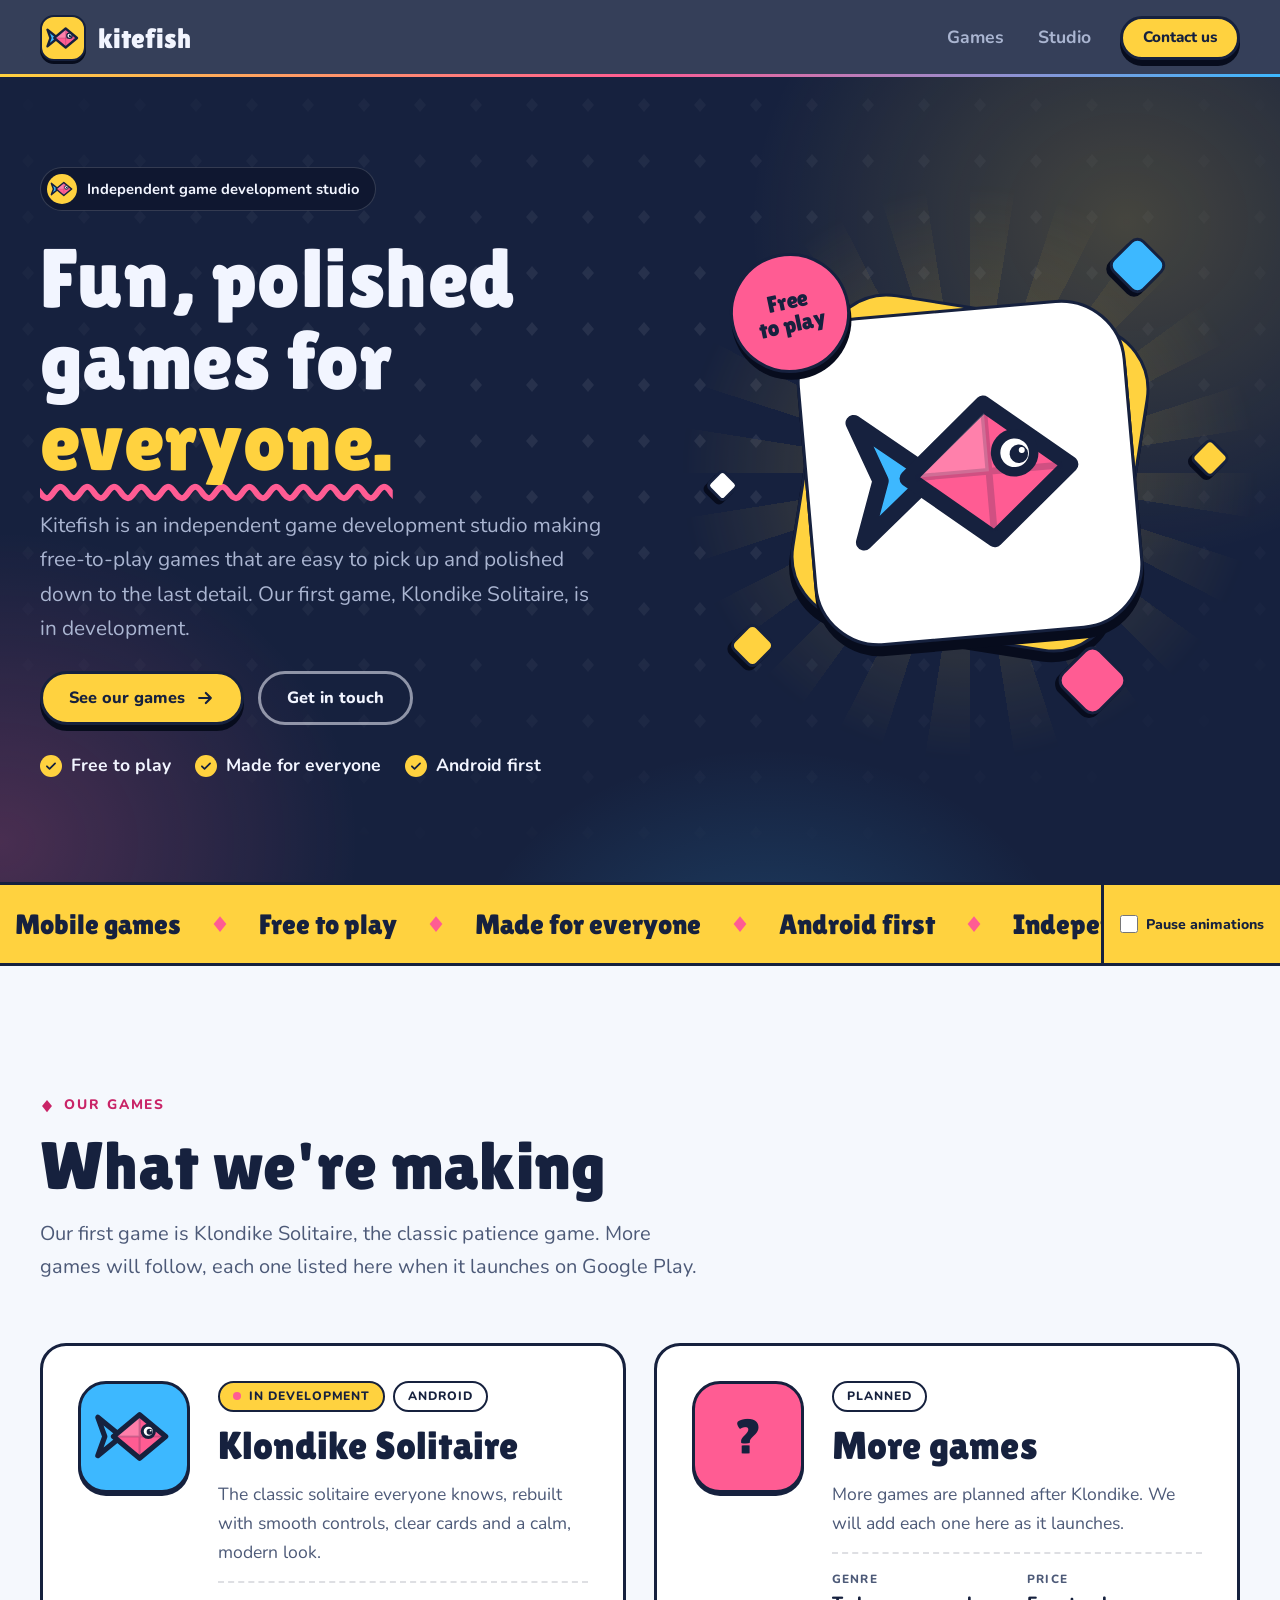
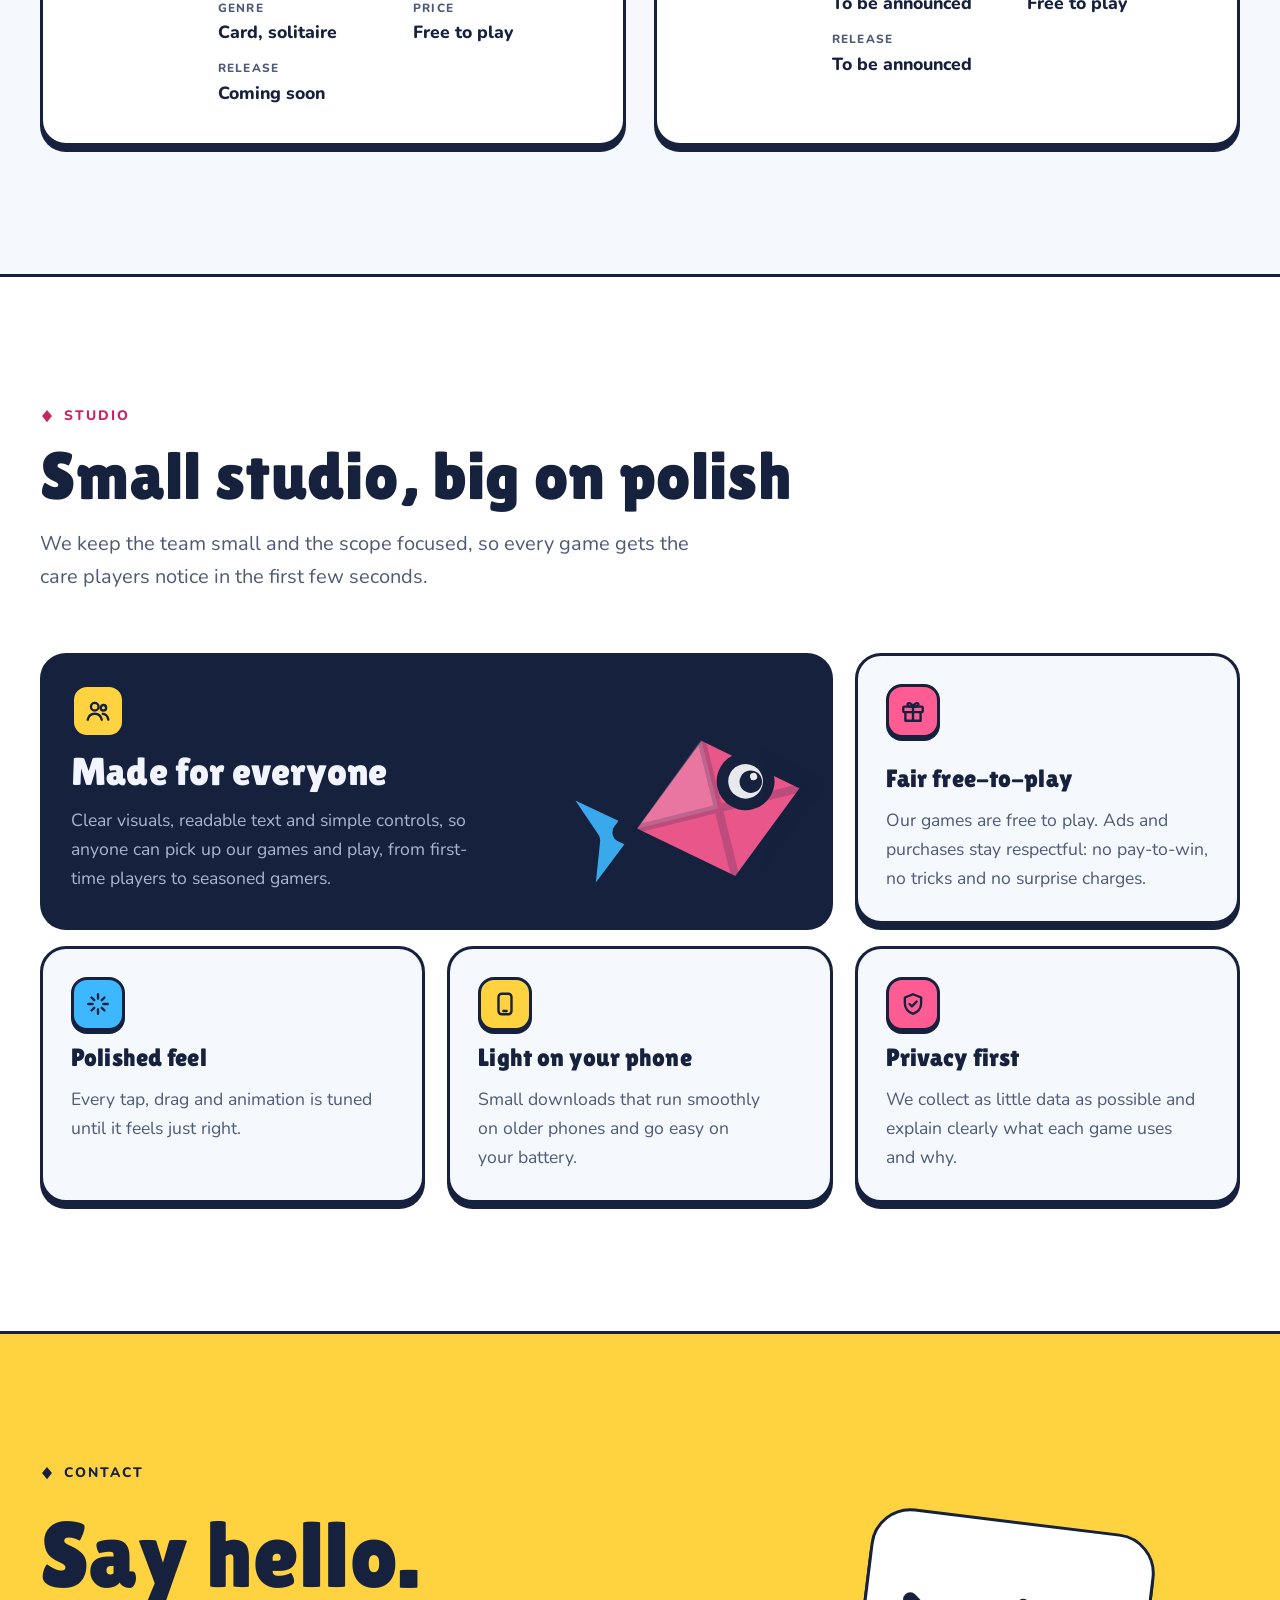
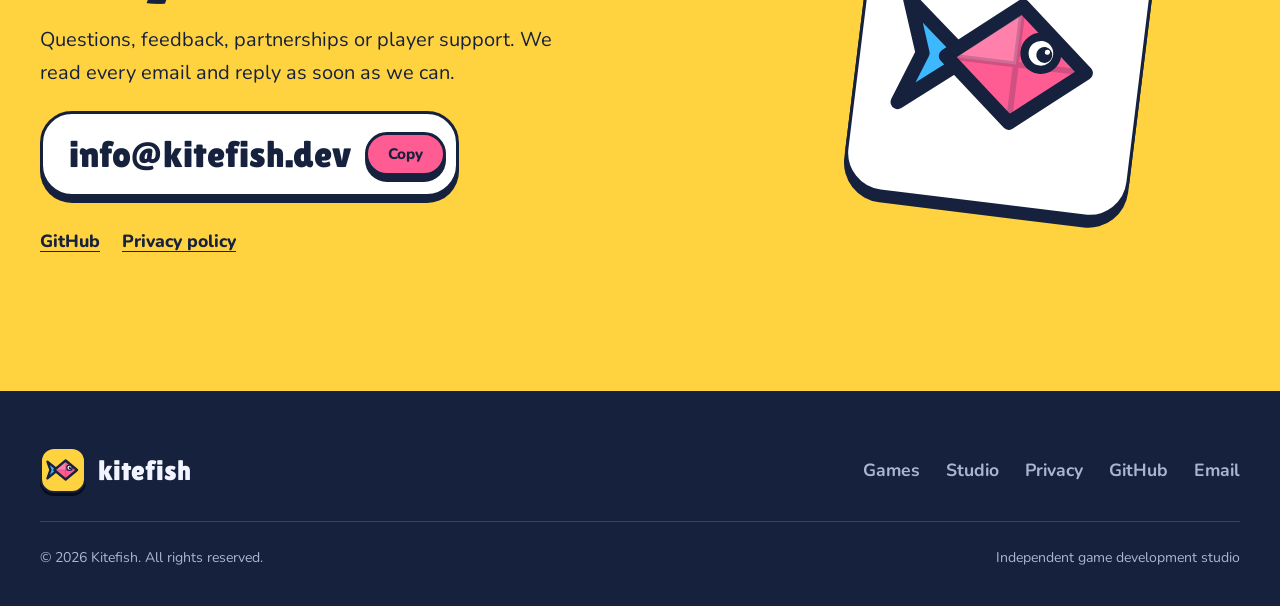
==== commit c9d8051a: "Describe Kitefish as a game development studio Card games are the first titles, not the studio's who" ====
--- a/index.html
+++ b/index.html
@@ -3,15 +3,15 @@
 <head>
   <meta charset="utf-8">
   <meta name="viewport" content="width=device-width, initial-scale=1, viewport-fit=cover">
-  <title>Kitefish | Independent Card Game Studio</title>
-  <meta name="description" content="Kitefish is an independent game studio making Klondike Solitaire and other classic card games for everyone. Free to play on Android.">
+  <title>Kitefish | Independent Game Development Studio</title>
+  <meta name="description" content="Kitefish is an independent game development studio making polished, free-to-play games for everyone. Our first game, Klondike Solitaire, is coming to Android.">
   <meta name="theme-color" content="#16213e">
   <meta property="og:type" content="website">
   <meta property="og:site_name" content="Kitefish">
-  <meta property="og:title" content="Kitefish | Independent Card Game Studio">
-  <meta property="og:description" content="Classic card games, made to feel brand new. Free to play on Android.">
-  <meta property="og:url" content="https://kitefish-dev.github.io/">
-  <meta property="og:image" content="https://kitefish-dev.github.io/images/og.png">
+  <meta property="og:title" content="Kitefish | Independent Game Development Studio">
+  <meta property="og:description" content="Fun, polished games for everyone. Independent game development studio.">
+  <meta property="og:url" content="https://kitefish.dev/">
+  <meta property="og:image" content="https://kitefish.dev/images/og.png">
   <meta property="og:image:width" content="1200">
   <meta property="og:image:height" content="630">
   <meta property="og:image:alt" content="Kitefish logo: a pink diamond-shaped fish with a sky-blue tail on a yellow background">
@@ -29,8 +29,8 @@
     "@context": "https://schema.org",
     "@type": "Organization",
     "name": "Kitefish",
-    "url": "https://kitefish-dev.github.io/",
-    "logo": "https://kitefish-dev.github.io/images/logo.png",
+    "url": "https://kitefish.dev/",
+    "logo": "https://kitefish.dev/images/logo.png",
     "email": "info@kitefish.dev",
     "sameAs": ["https://github.com/kitefish-dev"]
   }
@@ -73,9 +73,9 @@
       <div class="hero-bg" aria-hidden="true"></div>
       <div class="wrap hero-grid">
         <div class="hero-copy">
-          <span class="hero-pill rise" style="--i:0"><img src="favicon.svg" alt="">Independent card game studio</span>
-          <h1 class="rise" style="--i:1">Classic card games, made to feel <span class="hl">brand&nbsp;new.</span></h1>
-          <p class="lede rise" style="--i:2">Kitefish is an independent game studio making Klondike Solitaire and other timeless card games for everyone. Free to play, easy to learn and polished down to the last detail.</p>
+          <span class="hero-pill rise" style="--i:0"><img src="favicon.svg" alt="">Independent game development studio</span>
+          <h1 class="rise" style="--i:1">Fun, polished games for <span class="hl">everyone.</span></h1>
+          <p class="lede rise" style="--i:2">Kitefish is an independent game development studio making free-to-play games that are easy to pick up and polished down to the last detail. Our first game, Klondike Solitaire, is in development.</p>
           <div class="actions rise" style="--i:3">
             <a class="btn btn-sun" href="#games">See our games <svg aria-hidden="true"><use href="#i-arrow"/></svg></a>
             <a class="btn btn-line" href="#contact">Get in touch</a>
@@ -103,10 +103,10 @@
 
     <div class="ticker">
       <div class="track" aria-hidden="true">
-        <ul><li>Card games</li><li>Free to play</li><li>Made for everyone</li><li>Android first</li><li>Independent studio</li><li>Polished to the last detail</li></ul>
-        <ul><li>Card games</li><li>Free to play</li><li>Made for everyone</li><li>Android first</li><li>Independent studio</li><li>Polished to the last detail</li></ul>
-        <ul><li>Card games</li><li>Free to play</li><li>Made for everyone</li><li>Android first</li><li>Independent studio</li><li>Polished to the last detail</li></ul>
-        <ul><li>Card games</li><li>Free to play</li><li>Made for everyone</li><li>Android first</li><li>Independent studio</li><li>Polished to the last detail</li></ul>
+        <ul><li>Mobile games</li><li>Free to play</li><li>Made for everyone</li><li>Android first</li><li>Independent studio</li><li>Polished to the last detail</li></ul>
+        <ul><li>Mobile games</li><li>Free to play</li><li>Made for everyone</li><li>Android first</li><li>Independent studio</li><li>Polished to the last detail</li></ul>
+        <ul><li>Mobile games</li><li>Free to play</li><li>Made for everyone</li><li>Android first</li><li>Independent studio</li><li>Polished to the last detail</li></ul>
+        <ul><li>Mobile games</li><li>Free to play</li><li>Made for everyone</li><li>Android first</li><li>Independent studio</li><li>Polished to the last detail</li></ul>
       </div>
       <label class="motion-toggle"><input type="checkbox" id="pause-motion"> Pause animations</label>
     </div>
@@ -115,8 +115,8 @@
       <div class="wrap">
         <header class="section-head reveal">
           <p class="eyebrow">Our games</p>
-          <h2>Card games, done properly</h2>
-          <p>Our first game is Klondike Solitaire, the classic patience game. More card games will follow, each one listed here when it launches on Google Play.</p>
+          <h2>What we're making</h2>
+          <p>Our first game is Klondike Solitaire, the classic patience game. More games will follow, each one listed here when it launches on Google Play.</p>
         </header>
 
         <div class="games">
@@ -157,10 +157,10 @@
               <div class="app-icon" style="--tint: var(--pink)" aria-hidden="true">?</div>
               <div class="game-info">
                 <div class="pills"><span class="pill">Planned</span></div>
-                <h3>More card games</h3>
-                <p>More classic solitaire and card games are planned after Klondike. We will add each one here as it launches.</p>
+                <h3>More games</h3>
+                <p>More games are planned after Klondike. We will add each one here as it launches.</p>
                 <dl class="specs">
-                  <div><dt>Genre</dt><dd>Card games</dd></div>
+                  <div><dt>Genre</dt><dd>To be announced</dd></div>
                   <div><dt>Price</dt><dd>Free to play</dd></div>
                   <div><dt>Release</dt><dd>To be announced</dd></div>
                 </dl>
@@ -184,7 +184,7 @@
             <li class="tile wide">
               <span class="ico"><svg viewBox="0 0 24 24" aria-hidden="true"><circle cx="9" cy="8" r="3.5"/><path d="M2.5 20c.8-3.6 3.4-5.5 6.5-5.5s5.7 1.9 6.5 5.5"/><circle cx="17" cy="9" r="2.5"/><path d="M16.5 14.6c2.6.2 4.4 1.9 5 5.4"/></svg></span>
               <h3>Made for everyone</h3>
-              <p>Clear visuals, readable text and simple controls, so anyone can pick up our games and play, whether it is their first game of solitaire or their thousandth.</p>
+              <p>Clear visuals, readable text and simple controls, so anyone can pick up our games and play, from first-time players to seasoned gamers.</p>
             </li>
             <li class="tile" style="--tint: var(--pink)">
               <span class="ico"><svg viewBox="0 0 24 24" aria-hidden="true"><rect x="3" y="8" width="18" height="5" rx="1"/><path d="M5 13v8h14v-8M12 8v13M12 8c-1.5-4-5-4-5-2s3 2 5 2c2 0 5 0 5-2s-3.5-2-5 2"/></svg></span>
@@ -247,7 +247,7 @@
         <a href="https://github.com/kitefish-dev">GitHub</a>
         <a href="mailto:info@kitefish.dev">Email</a>
       </nav>
-      <p class="fine"><span>&copy; <span data-year>2026</span> Kitefish. All rights reserved.</span><span>Independent card game studio</span></p>
+      <p class="fine"><span>&copy; <span data-year>2026</span> Kitefish. All rights reserved.</span><span>Independent game development studio</span></p>
     </div>
   </footer>
 </body>
